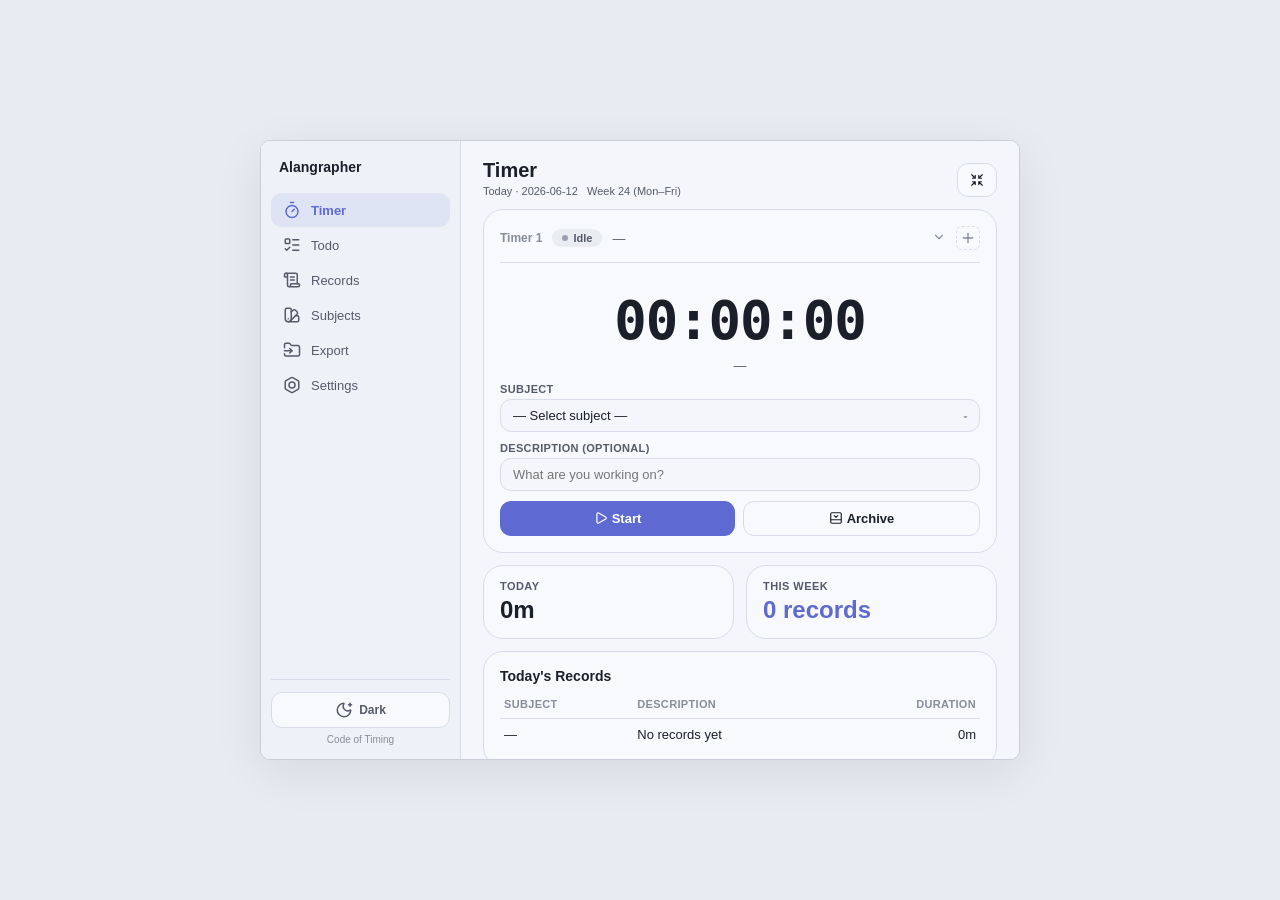
==== index.html @ 42e2e497 "v0.2: topbar removed, compact window resize 300x186 + circular slot nav + vertical center" ====
<!DOCTYPE html>
<html lang="zh-CN">
<head>
<meta charset="UTF-8">
<meta name="viewport" content="width=device-width, initial-scale=1.0">
<title>Alangrapher · Liquid Glass (760×620)</title>
<style>
/* ═══════════════════════════════════════════════════════════
   LIQUID GLASS — refined for 760×620
   Icon style unified: all Unicode (no emoji)
   ═══════════════════════════════════════════════════════════ */
*, *::before, *::after { box-sizing: border-box; margin: 0; padding: 0; }

:root {
  --bg: #F4F6FB; --sidebar: #EEF1F8; --card: #F7F9FD;
  --text: #1B1F2A; --text2: #565B69; --muted: #888D9B;
  --border: #D7DCE8; --hover: #EAEEF6;
  --accent: #5E6AD2; --accent-h: #6E7AE6;
  --running: #34C98B; --paused: #F0B73F; --idle: #9AA0AD;
  --danger: #D64430; --radius: 20px; --radius-sm: 11px;
}

body {
  font-family: 'HarmonyOS Sans SC', sans-serif;
  background: #e8ecf2; display: flex; justify-content: center; align-items: center;
  min-height: 100vh;
}

.window {
  width: 760px; height: 620px; background: var(--bg);
  border: 1px solid #c8cdd8; border-radius: 10px;
  overflow: hidden; display: flex; flex-direction: column;
  box-shadow: 0 12px 48px rgba(0,0,0,0.08);
}

/* Layout */
.prototype {
  display: flex; flex: 1; overflow: hidden; background: var(--bg);
}
.prototype.showing-compact .content { display: none; }

/* Sidebar */
.sidebar {
  width: 200px; background: var(--sidebar); border-right: 1px solid var(--border);
  padding: 14px 10px; display: flex; flex-direction: column; gap: 2px; flex-shrink: 0;
}
.sidebar-brand { font-size: 14px; font-weight: 700; color: var(--text); padding: 4px 8px 16px; }
.nav-item {
  padding: 8px 12px; border-radius: var(--radius-sm); cursor: pointer;
  color: var(--text2); font-size: 13px; font-weight: 500;
  transition: all 0.12s; display: flex; gap: 10px; align-items: center;
}
.nav-item:hover { background: var(--hover); color: var(--text); }
.nav-item.active { background: color-mix(in srgb, var(--accent) 10%, transparent); color: var(--accent); font-weight: 600; }
.nav-icon-svg { width: 18px; height: 18px; flex-shrink: 0; }
.btn-icon { width: 14px; height: 14px; flex-shrink: 0; vertical-align: -2px; margin-right: 4px; }
#compactBtn .btn-icon { margin-right: 0; }
#compactBtn { padding: 9px 12px; line-height: 1; }
#compactBtn .btn-icon { margin-right: 0; }
#compactBtn { padding: 9px 12px; line-height: 1; }
.add-slot-btn {
  background: none; border: 1px dashed var(--border); color: var(--muted);
  width: 24px; height: 24px; border-radius: 6px; cursor: pointer;
  font-size: 14px; line-height: 1; display: inline-flex; align-items: center; justify-content: center;
  transition: all 0.12s; flex-shrink: 0;
}
.add-slot-btn:hover { border-color: var(--accent); color: var(--accent); background: color-mix(in srgb, var(--accent) 8%, transparent); }
.sidebar-footer { padding-top: 12px; border-top: 1px solid var(--border); margin-top: auto; }
.theme-toggle {
  width: 100%; padding: 8px; border-radius: var(--radius-sm);
  border: 1px solid var(--border); background: var(--card);
  color: var(--text2); cursor: pointer; font-size: 12px; font-weight: 600;
  transition: all 0.12s; font-family: inherit;
  display: flex; align-items: center; justify-content: center; gap: 6px;
}
.theme-toggle:hover { background: var(--hover); color: var(--text); }
.sidebar-tagline { font-size: 10px; color: var(--muted); margin-top: 6px; text-align: center; }

/* Content */
.content { flex: 1; overflow-y: auto; padding: 18px 22px; scrollbar-width: none; }
.content::-webkit-scrollbar { display: none; }

/* Cards */
.card {
  background: var(--card); border: 1px solid var(--border);
  border-radius: var(--radius); padding: 16px; margin-bottom: 12px;
}

/* Slot header */
.slot-header { display: flex; align-items: center; gap: 10px; padding-bottom: 12px; border-bottom: 1px solid var(--border); margin-bottom: 12px; }
.slot-label { font-size: 12px; color: var(--muted); font-weight: 600; }
.slot-clock-mini { font-size: 14px; font-weight: 700; color: var(--text); }
.slot-subject { font-size: 13px; color: var(--text2); flex: 1; }

/* Badge */
.badge { display: inline-flex; align-items: center; gap: 5px; padding: 3px 10px; border-radius: 14px; font-size: 11px; font-weight: 600; }
.badge .dot { width: 6px; height: 6px; border-radius: 50%; }
.badge.idle { background: color-mix(in srgb, var(--idle) 15%, transparent); color: var(--text2); }
.badge.idle .dot { background: var(--idle); }
.badge.running { background: color-mix(in srgb, var(--running) 15%, transparent); color: var(--running); }
.badge.running .dot { background: var(--running); }
.badge.paused { background: color-mix(in srgb, var(--paused) 15%, transparent); color: var(--paused); }
.badge.paused .dot { background: var(--paused); }

/* Timer */
.timer-clock { font-family: 'JetBrains Mono', monospace; font-size: 54px; font-weight: 700; color: var(--text); text-align: center; padding: 14px 0 6px; letter-spacing: -0.02em; font-variant-numeric: tabular-nums; }
.timer-subject-line { text-align: center; font-size: 13px; color: var(--text2); margin-bottom: 10px; }

/* Form */
.form-row { margin-bottom: 10px; }
.form-label { font-size: 11px; font-weight: 700; color: var(--text2); margin-bottom: 4px; text-transform: uppercase; letter-spacing: 0.03em; }
.form-select, .form-input {
  width: 100%; padding: 8px 12px; border: 1px solid var(--border);
  border-radius: var(--radius-sm); background: var(--bg); color: var(--text);
  font-size: 13px; font-family: inherit;
}
.form-select:focus, .form-input:focus { outline: none; border-color: var(--accent); }
.form-select {
  appearance: none; -webkit-appearance: none;
  background-image: none;
  padding-right: 28px;
  position: relative;
}
/* Custom dropdown arrow matching slot-header ▲ style */
.select-wrapper { position: relative; display: block; }
.select-wrapper::after {
  content: '▾'; font-size: 10px; color: var(--muted);
  position: absolute; right: 12px; top: 50%; transform: translateY(-50%);
  pointer-events: none;
}

/* Buttons */
.btn-row { display: flex; gap: 8px; margin-top: 10px; }
.btn {
  padding: 9px 18px; border-radius: var(--radius-sm); font-size: 13px; font-weight: 600;
  cursor: pointer; border: none; transition: all 0.12s; font-family: inherit;
}
.btn-primary { background: var(--accent); color: #fff; }
.btn-primary:hover { background: var(--accent-h); }
.btn-secondary { background: var(--card); color: var(--text); border: 1px solid var(--border); }
.btn-secondary:hover { background: var(--hover); }
.btn-sm { padding: 5px 12px; font-size: 11px; }

/* Tiles */
.tile-row { display: grid; grid-template-columns: 1fr 1fr; gap: 12px; margin-bottom: 12px; }
.tile { background: var(--card); border: 1px solid var(--border); border-radius: var(--radius); padding: 14px 16px; }
.tile-label { font-size: 11px; font-weight: 700; color: var(--text2); text-transform: uppercase; letter-spacing: 0.04em; margin-bottom: 4px; }
.tile-value { font-size: 24px; font-weight: 700; color: var(--text); }
.tile-value.accent { color: var(--accent); }

/* Records */
.records-header { font-size: 14px; font-weight: 700; color: var(--text); margin-bottom: 8px; }
.records-table { width: 100%; border-collapse: collapse; font-size: 13px; }
.records-table th { text-align: left; padding: 8px 10px; color: var(--muted); font-size: 11px; font-weight: 700; text-transform: uppercase; letter-spacing: 0.03em; border-bottom: 1px solid var(--border); }
.records-table td { padding: 9px 10px; color: var(--text); border-bottom: 1px solid var(--border); }
.records-table tr:last-child td { border-bottom: none; }

/* Page */
.page-header { margin-bottom: 12px; display: flex; justify-content: space-between; align-items: flex-end; }
.page-title { font-size: 20px; font-weight: 700; color: var(--text); }
.page-sub { font-size: 11px; color: var(--text2); margin-top: 3px; }

.prototype.showing-compact .sidebar { display: none; }
.prototype.showing-compact .content { display: none; }

/* Compact panel — standalone mini window */
.compact-panel {
  display: none; flex-direction: column; align-items: center; justify-content: center;
  width: 300px; height: 186px; background: var(--card); border: 1px solid var(--border);
  border-radius: 14px; padding: 14px 24px;
  box-shadow: 0 8px 32px rgba(0,0,0,0.12);
  z-index: 200;
}
.prototype.showing-compact { display: flex !important; overflow: hidden; }
.prototype.showing-compact .compact-panel {
  display: flex !important;
  position: static;
  height: 100%;
}
.compact-top { display: flex; align-items: center; margin-top: auto; margin-bottom: 10px; }
.compact-clock { font-family: 'JetBrains Mono', monospace; font-size: 32px; font-weight: 700; color: var(--text); text-align: center; letter-spacing: -0.02em; line-height: 1; font-variant-numeric: tabular-nums; }
.compact-subject { text-align: center; font-size: 11px; color: var(--muted); margin-bottom: 10px; line-height: 1.3; max-width: 100%; overflow: hidden; text-overflow: ellipsis; white-space: nowrap; }
.compact-timer-row { display: flex; align-items: center; margin-bottom: 12px; }
.compact-timer-row .arrow { font-size: 10px; cursor: pointer; color: var(--muted); padding: 2px 0; border-radius: 3px; line-height: 1; flex-shrink: 0; }
.compact-timer-row .arrow:first-child { margin-left: -2px; }
.compact-timer-row .arrow:last-child { margin-right: -2px; }
.compact-timer-row .arrow:hover { color: var(--text); background: var(--hover); }
.compact-clock-wrap { flex: 1; display: flex; flex-direction: column; align-items: center; min-width: 0; }
.compact-slot-indicator { font-size: 8px; color: var(--muted); font-weight: 600; margin-bottom: 2px; }
.compact-actions { display: flex; gap: 10px; margin-bottom: auto; }
.compact-actions .btn { flex: 1; text-align: center; padding: 8px 14px; font-size: 12px; border-radius: 8px; white-space: nowrap; }
.compact-expand { position: absolute; top: 10px; right: 14px; background: none; border: none; color: var(--muted); cursor: pointer; font-size: 10px; padding: 1px; border-radius: 3px; font-family: inherit; line-height: 1; }
.compact-expand:hover { color: var(--text); background: var(--hover); }
.compact-panel .badge { font-size: 10px; padding: 2px 8px; border-radius: 8px; }
.compact-panel .btn-icon { width: 14px; height: 14px; }

/* Page switching */
.page { display: none; }
.page.active { display: block; }

/* Todo list */
.todo-list { display: flex; flex-direction: column; }
.todo-item {
  display: flex; align-items: center; gap: 12px;
  padding: 8px 4px; border-bottom: 1px solid var(--border);
  transition: background 0.12s;
}
.todo-item:last-child { border-bottom: none; }
.todo-item:hover { background: var(--hover); }
.todo-checkbox {
  width: 18px; height: 18px; border: 2px solid var(--border);
  border-radius: 4px; cursor: pointer; flex-shrink: 0;
  display: flex; align-items: center; justify-content: center;
  transition: all 0.15s; font-size: 11px; color: transparent; font-weight: 700;
}
.todo-checkbox:hover { border-color: var(--accent); }
.todo-item.done .todo-checkbox { background: var(--accent); border-color: var(--accent); color: #fff; }
.todo-item.done .todo-checkbox::after { content: '✓'; }
.todo-item.done .todo-item-subject { text-decoration: line-through; color: var(--muted); }
.todo-item.done .todo-item-desc { color: var(--muted); }
.todo-item-info { flex: 1; min-width: 0; }
.todo-item-subject { font-size: 13px; font-weight: 600; color: var(--text); }
.todo-item-desc { font-size: 11px; color: var(--text2); margin-top: 2px; overflow: hidden; text-overflow: ellipsis; white-space: nowrap; }
.todo-item-meta { font-size: 11px; color: var(--muted); margin-top: 2px; }
.todo-item .btn { flex-shrink: 0; }
.todo-start-btn {
  width: 28px; height: 28px; flex-shrink: 0; visibility: hidden;
  display: flex; align-items: center; justify-content: center;
  cursor: pointer; border-radius: 6px; color: var(--muted);
  transition: all 0.12s;
}
.todo-item:hover .todo-start-btn { visibility: visible; }
.todo-start-btn:hover { background: var(--accent); color: #fff; }
.todo-item.done .todo-start-btn { visibility: hidden !important; }

/* Filter chips */
.filter-chips { display: flex; gap: 6px; }
.chip {
  font-size: 11px; padding: 4px 12px; border-radius: 14px;
  border: 1px solid var(--border); color: var(--text2); cursor: pointer;
  font-weight: 500; transition: all 0.12s;
}
.chip:hover { background: var(--hover); }
.chip.active { background: var(--accent); border-color: var(--accent); color: #fff; }

/* Records: inline actions (hidden until hover) */
.records-actions { display: inline-flex; gap: 6px; visibility: hidden; }
tr:hover .records-actions { visibility: visible; }
.records-actions .act { color: var(--muted); cursor: pointer; font-size: 12px; padding: 2px 4px; border-radius: 4px; display: inline-flex; align-items: center; }
.records-actions .act:hover { color: var(--text); background: var(--hover); }
.records-actions .act.del:hover { color: var(--danger); }

/* Records: table → list style */
.records-scroll-wrap { overflow-x: auto; max-width: 100%; }
.records-date-col { display: none; }
.showing-dates .records-date-col { display: table-cell; }
.showing-dates th.records-date-col { display: table-cell; }
.records-table { width: 100%; border-collapse: collapse; font-size: 13px; }
.records-table th { text-align: left; padding: 6px 4px 8px; color: var(--muted); font-size: 11px; font-weight: 700; text-transform: uppercase; letter-spacing: 0.03em; border-bottom: 1px solid var(--border); }
.records-table td { padding: 8px 4px; color: var(--text); border-bottom: 1px solid var(--border); }
.records-table tbody tr:hover td { background: var(--hover); }
.records-table tr:last-child td { border-bottom: none; }

/* Records: inline add row — unified */
.records-add-row { display: flex; gap: 8px; align-items: center; padding: 6px 4px; margin-bottom: 8px; border-bottom: 1px solid var(--border); }
.records-add-row input, .records-add-row select { border: none; background: transparent; font-size: 12px; color: var(--text); font-family: inherit; padding: 4px 6px; outline: none; flex: 1; min-width: 0; }
.records-add-row input:focus, .records-add-row select:focus { border-bottom: 1px solid var(--accent); }
.records-add-row .confirm-btn { background: var(--accent); color: #fff; border: none; border-radius: 6px; width: 24px; height: 24px; cursor: pointer; font-size: 13px; display: flex; align-items: center; justify-content: center; flex-shrink: 0; }
.records-add-row .confirm-btn:hover { background: var(--accent-h); }

/* Records: inline edit mode */
tr.records-editing td { padding: 4px 6px; }
tr.records-editing td input, tr.records-editing td select { width: 100%; border: 1px solid var(--accent); border-radius: 6px; padding: 4px 6px; font-size: 12px; color: var(--text); background: var(--bg); font-family: inherit; box-sizing: border-box; }
tr.records-editing td input:focus, tr.records-editing td select:focus { outline: none; border-color: var(--accent); }
.edit-actions-inline { display: inline-flex; gap: 4px; }
.edit-actions-inline .act { color: var(--text2); cursor: pointer; font-size: 14px; padding: 2px 4px; border-radius: 4px; }
.edit-actions-inline .act:hover { color: var(--text); background: var(--hover); }
.edit-actions-inline .save { color: var(--accent); }
.edit-actions-inline .cancel { color: var(--muted); }

/* Subjects list */
.subjects-list { display: flex; flex-direction: column; }
.subject-row {
  display: flex; align-items: center; gap: 10px;
  padding: 8px 4px; border-bottom: 1px solid var(--border);
  transition: background 0.12s;
}
.subject-row:last-child { border-bottom: none; }
.subject-row:hover { background: var(--hover); }
.subject-dot { width: 10px; height: 10px; border-radius: 50%; flex-shrink: 0; }
.subject-name { font-size: 13px; color: var(--text); flex: 1; }
.subject-actions { display: flex; gap: 4px; visibility: hidden; }
.subject-row:hover .subject-actions { visibility: visible; }
.act { color: var(--muted); cursor: pointer; font-size: 12px; padding: 2px 4px; border-radius: 4px; }
.act:hover { color: var(--text); background: var(--hover); }

/* Settings list */
.settings-list { display: flex; flex-direction: column; }
.setting-row {
  display: flex; align-items: center; gap: 12px;
  padding: 14px 0; border-bottom: 1px solid var(--border);
}
.setting-row:last-child { border-bottom: none; }
.setting-info { flex: 1; }
.setting-label { font-size: 13px; font-weight: 600; color: var(--text); }
.setting-desc { font-size: 11px; color: var(--muted); margin-top: 2px; }

/* Toggle switch */
.toggle { position: relative; display: inline-block; width: 40px; height: 22px; flex-shrink: 0; }
.toggle input { opacity: 0; width: 0; height: 0; }
.toggle-slider {
  position: absolute; cursor: pointer; top: 0; left: 0; right: 0; bottom: 0;
  background: var(--border); border-radius: 11px; transition: 0.2s;
}
.toggle-slider::before {
  content: ""; position: absolute; height: 16px; width: 16px;
  left: 3px; bottom: 3px; background: #fff; border-radius: 50%; transition: 0.2s;
}
.toggle input:checked + .toggle-slider { background: var(--accent); }
.toggle input:checked + .toggle-slider::before { transform: translateX(18px); }

/* Easter egg: sidebar footer clickable in dark mode */
.easter-egg-trigger { cursor: pointer; }

/* ═══════════════════════════════════════════════════════════
   MOSS MODE (LIGHT) — 8x click easter egg
   ═══════════════════════════════════════════════════════════ */
html.moss {
  --bg: #f8f6f5; --sidebar: #f2efed; --card: #ffffff;
  --text: #1a1a1f; --text2: #8b5555; --muted: #a08080;
  --border: #d5c8c5; --hover: #f0e8e6;
  --accent: #cc2200; --accent-h: #dd3311;
  --running: #cc2200; --paused: #b86644; --idle: #8b5555;
  --danger: #992200; --radius: 20px; --radius-sm: 11px;
  font-family: 'JetBrains Mono', monospace;
}
html.moss body {
  background: #ebe5e2;
}
html.moss .window {
  border-color: #d5c8c5;
  box-shadow: 0 12px 48px rgba(180,120,100,0.10);
  background: #f8f6f5;
}
html.moss .sidebar,
html.moss .card {
  border-left: 3px solid #cc2200;
}
html.moss .avatar-badge { display: none; }
html.moss .nav-item.active {
  background: #f0e0d8;
  color: #cc2200;
  border-left: 2px solid #cc2200;
  border-radius: 0 11px 11px 0;
  margin-left: -10px;
  padding-left: 20px;
}
html.moss .nav-item:hover {
  background: #f0e8e6;
}
html.moss .btn-primary {
  background: #cc2200; color: #fff;
}
html.moss .btn-primary:hover {
  background: #dd3311;
}
html.moss .btn-secondary {
  border: 1px solid #d5c8c5; color: #1a1a1f;
}
html.moss .btn-secondary:hover {
  background: #f0e8e6;
}
html.moss .badge.running {
  background: rgba(204,34,0,0.12); color: #cc2200;
}
html.moss .badge.running .dot { background: #cc2200; }
html.moss .badge.paused {
  background: rgba(184,102,68,0.12); color: #b86644;
}
html.moss .badge.paused .dot { background: #b86644; }
html.moss .badge.idle {
  background: rgba(139,85,85,0.10); color: #8b5555;
}
html.moss .badge.idle .dot { background: #8b5555; }
html.moss .tile-value.accent { color: #cc2200; }
html.moss .chip.active {
  background: #cc2200; border-color: #cc2200;
}
html.moss .toggle input:checked + .toggle-slider {
  background: #cc2200;
}
html.moss .modal-accent { background: #cc2200; }
html.moss .sidebar-brand {
  color: #cc2200; font-family: 'JetBrains Mono', monospace;
  font-size: 12px;
}
html.moss .sidebar-tagline {
  font-family: 'JetBrains Mono', monospace; font-size: 9px; color: #cc2200;
}
html.moss .form-select:focus,
html.moss .form-input:focus { border-color: #cc2200; }
html.moss .btn-start { background: #cc2200; }
html.moss .btn-start:hover { background: #dd3311; }
html.moss .compact-panel { border-color: #cc2200; }

/* ═══════════════════════════════════════════════════════════
   DARK MODE — CSS variable overrides (aligned to SPEC tokens)
   ═══════════════════════════════════════════════════════════ */
html.dark {
  --bg: #0D1117; --sidebar: #161B22; --card: #1C2128;
  --text: #E6EDF3; --text2: #8B949E; --muted: #6E7681;
  --border: #30363D; --hover: #21262D;
  --accent: #6E7AE6; --accent-h: #8B90F8;
  --running: #34C98B; --paused: #F0B73F; --idle: #5E6178;
  --danger: #D64430;
}
html.dark body { background: #0A0C10; }
html.dark .window { border-color: #30363D; box-shadow: 0 12px 48px rgba(0,0,0,0.20); }

/* Modal overlay */
.modal-overlay {
  position: fixed; inset: 0; background: rgba(0,0,0,0.45);
  z-index: 999; display: none; justify-content: center; align-items: center;
}
.modal-overlay.show { display: flex; }
.modal-card {
  background: var(--card); border: 1px solid var(--border);
  border-radius: var(--radius); padding: 28px 32px; max-width: 440px;
  width: 90%; max-height: 560px; overflow-y: auto; scrollbar-width: none;
  box-shadow: 0 16px 48px rgba(0,0,0,0.18);
}
.modal-card::-webkit-scrollbar { display: none; }
.modal-accent { height: 4px; background: var(--accent); border-radius: 2px; margin-bottom: 20px; }
.modal-title { font-family: 'Songti SC', 'STSong', serif; font-size: 18px; font-weight: 700; color: var(--text); text-align: center; margin-bottom: 2px; }
.modal-subtitle { font-family: 'Apple Chancery', 'Snell Roundhand', cursive; font-size: 11px; color: var(--muted); text-align: center; margin-bottom: 14px; }
.modal-quote { text-align: center; font-size: 12px; color: var(--text); font-weight: 600; margin-bottom: 1px; font-style: italic; }
.modal-quote-en { text-align: center; font-family: 'Apple Chancery', 'Snell Roundhand', cursive; font-size: 10px; color: var(--text2); margin-bottom: 12px; font-style: italic; }
.modal-divider { height: 1px; background: var(--border); margin: 10px 0; }
.modal-rule { margin-bottom: 12px; text-align: center; }
.modal-rule-no { font-family: 'HarmonyOS Sans SC', sans-serif; font-size: 11px; font-weight: 700; color: var(--accent); margin-bottom: 1px; text-align: center; }
.modal-rule-zh { font-family: 'Songti SC', 'STSong', serif; font-size: 13px; color: var(--text); font-weight: 600; line-height: 1.75; text-align: center; }
.modal-rule-en { font-family: 'Apple Chancery', 'Snell Roundhand', cursive; font-size: 10px; color: var(--text2); margin-top: 1px; text-align: center; }
.modal-signature { text-align: center; font-family: 'Apple Chancery', 'Snell Roundhand', cursive; font-size: 15px; color: var(--accent); margin: 14px 0 18px; }
.modal-close { display: none; }

</style>
</head>
<body>
<div class="window">
  <div class="prototype" id="prototype" style="position:relative;">

    <!-- Sidebar -->
    <aside class="sidebar">
      <div class="sidebar-brand">Alangrapher</div>
      <nav style="display:flex;flex-direction:column;gap:1px;flex:1;">
        <div class="nav-item active" data-page="timer">
          <svg class="nav-icon-svg" viewBox="0 0 24 24" fill="none" stroke="currentColor" stroke-width="2" stroke-linecap="round" stroke-linejoin="round"><line x1="10" x2="14" y1="2" y2="2"/><line x1="12" x2="15" y1="14" y2="11"/><circle cx="12" cy="14" r="8"/></svg>
          <span>Timer</span></div>
        <div class="nav-item" data-page="todo">
          <svg class="nav-icon-svg" viewBox="0 0 24 24" fill="none" stroke="currentColor" stroke-width="2" stroke-linecap="round" stroke-linejoin="round"><path d="M13 5h8"/><path d="M13 12h8"/><path d="M13 19h8"/><path d="m3 17 2 2 4-4"/><rect x="3" y="4" width="6" height="6" rx="1"/></svg>
          <span>Todo</span></div>
        <div class="nav-item" data-page="records">
          <svg class="nav-icon-svg" viewBox="0 0 24 24" fill="none" stroke="currentColor" stroke-width="2" stroke-linecap="round" stroke-linejoin="round"><path d="M15 12h-5"/><path d="M15 8h-5"/><path d="M19 17V5a2 2 0 0 0-2-2H4"/><path d="M8 21h12a2 2 0 0 0 2-2v-1a1 1 0 0 0-1-1H11a1 1 0 0 0-1 1v1a2 2 0 1 1-4 0V5a2 2 0 1 0-4 0v2a1 1 0 0 0 1 1h3"/></svg>
          <span>Records</span></div>
        <div class="nav-item" data-page="subjects">
          <svg class="nav-icon-svg" viewBox="0 0 24 24" fill="none" stroke="currentColor" stroke-width="2" stroke-linecap="round" stroke-linejoin="round"><path d="M11 17a4 4 0 0 1-8 0V5a2 2 0 0 1 2-2h4a2 2 0 0 1 2 2Z"/><path d="M16.7 13H19a2 2 0 0 1 2 2v4a2 2 0 0 1-2 2H7"/><path d="M 7 17h.01"/><path d="m11 8 2.3-2.3a2.4 2.4 0 0 1 3.404.004L18.6 7.6a2.4 2.4 0 0 1 .026 3.434L9.9 19.8"/></svg>
          <span>Subjects</span></div>
        <div class="nav-item" data-page="export">
          <svg class="nav-icon-svg" viewBox="0 0 24 24" fill="none" stroke="currentColor" stroke-width="2" stroke-linecap="round" stroke-linejoin="round"><path d="M2 9V5a2 2 0 0 1 2-2h3.9a2 2 0 0 1 1.69.9l.81 1.2a2 2 0 0 0 1.67.9H20a2 2 0 0 1 2 2v10a2 2 0 0 1-2 2H4a2 2 0 0 1-2-2v-1"/><path d="M2 13h10"/><path d="m9 16 3-3-3-3"/></svg>
          <span>Export</span></div>
        <div class="nav-item" data-page="settings">
          <svg class="nav-icon-svg" viewBox="0 0 24 24" fill="none" stroke="currentColor" stroke-width="2" stroke-linecap="round" stroke-linejoin="round"><path d="M21 16V8a2 2 0 0 0-1-1.73l-7-4a2 2 0 0 0-2 0l-7 4A2 2 0 0 0 3 8v8a2 2 0 0 0 1 1.73l7 4a2 2 0 0 0 2 0l7-4A2 2 0 0 0 21 16z"/><circle cx="12" cy="12" r="4"/></svg>
          <span>Settings</span></div>
      </nav>
      <div class="sidebar-footer">
        <button class="theme-toggle" id="darkToggle"><svg class="nav-icon-svg" viewBox="0 0 24 24" fill="none" stroke="currentColor" stroke-width="2" stroke-linecap="round" stroke-linejoin="round"><path d="M18 5h4"/><path d="M20 3v4"/><path d="M20.985 12.486a9 9 0 1 1-9.473-9.472c.405-.022.617.46.402.803a6 6 0 0 0 8.268 8.268c.344-.215.825-.004.803.401"/></svg> Dark</button>
        <div class="sidebar-tagline easter-egg-trigger" id="easterEggTrigger">Code of Timing</div>
      </div>
    </aside>

    <!-- Content -->
    <main class="content">
      <div class="page active" id="page-timer">
      <div class="page-header">
        <div>
          <div class="page-title">Timer</div>
          <div class="page-sub">Today · 2026-06-12 &nbsp; Week 24 (Mon–Fri)</div>
        </div>
        <button class="btn btn-secondary btn-sm" id="compactBtn" title="Compact mode"><svg class="btn-icon" viewBox="0 0 24 24" fill="none" stroke="currentColor" stroke-width="2" stroke-linecap="round" stroke-linejoin="round"><path d="m15 15 6 6m-6-6v4.8m0-4.8h4.8"/><path d="M9 19.8V15m0 0H4.2M9 15l-6 6"/><path d="M15 4.2V9m0 0h4.8M15 9l6-6"/><path d="M9 4.2V9m0 0H4.2M9 9 3 3"/></svg></button>
      </div>

      <div class="card">
        <div class="slot-header">
          <span class="slot-label">Timer 1</span>
          <span class="badge idle"><span class="dot"></span> Idle</span>
          <span class="slot-subject">—</span>
          <span style="color:var(--muted);cursor:pointer;font-size:13px;"><svg style="width:14px;height:14px" viewBox="0 0 24 24" fill="none" stroke="currentColor" stroke-width="2" stroke-linecap="round" stroke-linejoin="round"><path d="m6 9 6 6 6-6"/></svg></span>
          <span style="color:var(--muted);cursor:pointer;font-size:11px;"><svg style="width:12px;height:12px" viewBox="0 0 24 24" fill="none" stroke="currentColor" stroke-width="2" stroke-linecap="round" stroke-linejoin="round"><path d="M18 6 6 18"/><path d="m6 6 12 12"/></svg></span>
          <button class="add-slot-btn" title="Add timer slot (max 5)"><svg style="width:16px;height:16px" viewBox="0 0 24 24" fill="none" stroke="currentColor" stroke-width="2" stroke-linecap="round" stroke-linejoin="round"><path d="M5 12h14"/><path d="M12 5v14"/></svg></button>
        </div>
        <div class="timer-clock">00:00:00</div>
        <div class="timer-subject-line">—</div>
        <div class="form-row"><div class="form-label">Subject</div><div class="select-wrapper"><select class="form-select"><option>— Select subject —</option></select></div></div>
        <div class="form-row"><div class="form-label">Description (optional)</div><input class="form-input" placeholder="What are you working on?"></div>
        <div class="btn-row">
          <button class="btn btn-primary" style="flex:1;"><svg class="btn-icon" viewBox="0 0 24 24" fill="none" stroke="currentColor" stroke-width="2" stroke-linecap="round" stroke-linejoin="round"><path d="M5 5a2 2 0 0 1 3.008-1.728l11.997 6.998a2 2 0 0 1 .003 3.458l-12 7A2 2 0 0 1 5 19z"/></svg>Start</button>
          <button class="btn btn-secondary" style="flex:1;"><svg class="btn-icon" viewBox="0 0 24 24" fill="none" stroke="currentColor" stroke-width="2" stroke-linecap="round" stroke-linejoin="round"><rect width="18" height="18" x="3" y="3" rx="2"/><path d="M3 15h18"/><path d="m15 8-3 3-3-3"/></svg>Archive</button>
        </div>
      </div>

      <div class="tile-row">
        <div class="tile"><div class="tile-label">Today</div><div class="tile-value">3h 15m</div></div>
        <div class="tile"><div class="tile-label">This Week</div><div class="tile-value accent">12h 30m</div></div>
      </div>

      <div class="card" style="margin-bottom:0;">
        <div class="records-header">Today's Records</div>
        <table class="records-table">
          <thead><tr><th>Subject</th><th>Description</th><th style="text-align:right">Duration</th></tr></thead>
          <tbody>
            <tr><td>Code Review</td><td>PR #142 — auth module</td><td style="text-align:right">1h 30m</td></tr>
            <tr><td>Design System</td><td>Token audit</td><td style="text-align:right">45m</td></tr>
            <tr><td>Documentation</td><td>—</td><td style="text-align:right">1h 00m</td></tr>
          </tbody>
        </table>
      </div>
      </div>

      <div class="page" id="page-todo">
        <div class="page-header">
          <div>
            <div class="page-title">Todo</div>
            <div class="page-sub">3 pending · 0 done</div>
          </div>
        </div>

        <!-- Inline add — subject + description -->
        <div style="display:flex;align-items:center;gap:6px;padding:6px 4px;margin-bottom:8px;border-bottom:1px solid var(--border);">
          <span style="color:var(--muted);font-size:13px;flex-shrink:0;">+</span>
          <input id="todoSubject" placeholder="Subject" style="flex:1;background:transparent;border:none;padding:6px 4px;font-size:13px;color:var(--text);outline:none;border-bottom:1px solid transparent;" onfocus="this.style.borderBottomColor='var(--accent)'" onblur="this.style.borderBottomColor='transparent'" onkeydown="if(event.key==='Enter')addTodo()">
          <input id="todoDesc" placeholder="Description (optional)" style="flex:2;background:transparent;border:none;padding:6px 4px;font-size:12px;color:var(--text2);outline:none;border-bottom:1px solid transparent;" onfocus="this.style.borderBottomColor='var(--accent)'" onblur="this.style.borderBottomColor='transparent'" onkeydown="if(event.key==='Enter')addTodo()">
          <button class="btn btn-primary btn-sm" onclick="addTodo()" style="padding:4px 10px;font-size:11px;border-radius:6px;">✓</button>
        </div>

        <div class="todo-list">
          <div class="todo-item">
            <div class="todo-checkbox" onclick="toggleTodo(this)"></div>
            <div class="todo-item-info">
              <div class="todo-item-subject">Code Review</div>
              <div class="todo-item-desc">PR #144 — payment module refactor</div>
            </div>
            <span class="todo-start-btn" onclick="startTodoTimer(this)" title="Start timer"><svg style="width:14px;height:14px" viewBox="0 0 24 24" fill="none" stroke="currentColor" stroke-width="2" stroke-linecap="round" stroke-linejoin="round"><path d="M5 5a2 2 0 0 1 3.008-1.728l11.997 6.998a2 2 0 0 1 .003 3.458l-12 7A2 2 0 0 1 5 19z"/></svg></span>
          </div>
          <div class="todo-item">
            <div class="todo-checkbox" onclick="toggleTodo(this)"></div>
            <div class="todo-item-info">
              <div class="todo-item-subject">Design System</div>
              <div class="todo-item-desc">Component token audit — Phase 2</div>
            </div>
            <span class="todo-start-btn" onclick="startTodoTimer(this)" title="Start timer"><svg style="width:14px;height:14px" viewBox="0 0 24 24" fill="none" stroke="currentColor" stroke-width="2" stroke-linecap="round" stroke-linejoin="round"><path d="M5 5a2 2 0 0 1 3.008-1.728l11.997 6.998a2 2 0 0 1 .003 3.458l-12 7A2 2 0 0 1 5 19z"/></svg></span>
          </div>
          <div class="todo-item">
            <div class="todo-checkbox" onclick="toggleTodo(this)"></div>
            <div class="todo-item-info">
              <div class="todo-item-subject">Documentation</div>
              <div class="todo-item-desc">API reference — v2 migration guide</div>
            </div>
            <span class="todo-start-btn" onclick="startTodoTimer(this)" title="Start timer"><svg style="width:14px;height:14px" viewBox="0 0 24 24" fill="none" stroke="currentColor" stroke-width="2" stroke-linecap="round" stroke-linejoin="round"><path d="M5 5a2 2 0 0 1 3.008-1.728l11.997 6.998a2 2 0 0 1 .003 3.458l-12 7A2 2 0 0 1 5 19z"/></svg></span>
          </div>
        </div>
      </div>

      <!-- ═══ Records ═══ -->
      <div class="page" id="page-records">
        <div class="page-header">
          <div>
            <div class="page-title">Records</div>
            <div class="page-sub">Filter by date · <span id="recordsCount">6</span> entries total</div>
          </div>
          <div class="filter-chips">
            <span class="chip active" onclick="setRecordsFilter('Today')">Today</span>
            <span class="chip" onclick="setRecordsFilter('Week')">This Week</span>
            <span class="chip" onclick="setRecordsFilter('Month')">This Month</span>
            <span class="chip" onclick="setRecordsFilter('All')">All</span>
          </div>
        </div>
        <!-- Inline add form row -->
        <div class="records-add-row" id="recordsAddRow">
          <input type="date" id="recordsDateField" class="records-add-date" value="2026-06-12" style="flex:0 0 110px; border-bottom-style:solid; display:none;">
          <select class="records-add-subject" style="flex:0.7;">
            <option>Code Review</option><option>Design System</option><option>Documentation</option><option>Meeting</option><option>Research</option>
          </select>
          <input type="text" class="records-add-desc" placeholder="Description" style="flex:1.3;">
          <input type="time" class="records-add-start" value="09:00">
          <input type="time" class="records-add-end" value="10:00">
          <button class="confirm-btn" onclick="addRecord()">✓</button>
        </div>
        <div class="records-scroll-wrap">
        <table class="records-table">
            <thead><tr><th class="records-date-col">Date</th><th>Subject</th><th>Description</th><th>Start</th><th>End</th><th style="text-align:right">Duration</th><th style="width:60px"></th></tr></thead>
            <tbody id="recordsBody">
              <tr data-date="2026-06-12" data-subject="Code Review" data-desc="PR #142 — auth module" data-start="09:30" data-end="11:00" data-dur="1h 30m"><td class="cell-date records-date-col">2026-06-12</td><td class="cell-subj">Code Review</td><td class="cell-desc">PR #142 — auth module</td><td class="cell-start">09:30</td><td class="cell-end">11:00</td><td class="cell-dur" style="text-align:right">1h 30m</td><td><span class="records-actions"><span class="act" onclick="editRecord(this)" title="Edit">✎</span><span class="act del" onclick="delRecord(this)" title="Delete">🗑</span></span></td></tr>
              <tr data-date="2026-06-12" data-subject="Design System" data-desc="Token audit" data-start="11:15" data-end="12:00" data-dur="45m"><td class="cell-date records-date-col">2026-06-12</td><td class="cell-subj">Design System</td><td class="cell-desc">Token audit</td><td class="cell-start">11:15</td><td class="cell-end">12:00</td><td class="cell-dur" style="text-align:right">45m</td><td><span class="records-actions"><span class="act" onclick="editRecord(this)" title="Edit">✎</span><span class="act del" onclick="delRecord(this)" title="Delete">🗑</span></span></td></tr>
              <tr data-date="2026-06-12" data-subject="Documentation" data-desc="API migration guide" data-start="13:00" data-end="14:00" data-dur="1h 00m"><td class="cell-date records-date-col">2026-06-12</td><td class="cell-subj">Documentation</td><td class="cell-desc">API migration guide</td><td class="cell-start">13:00</td><td class="cell-end">14:00</td><td class="cell-dur" style="text-align:right">1h 00m</td><td><span class="records-actions"><span class="act" onclick="editRecord(this)" title="Edit">✎</span><span class="act del" onclick="delRecord(this)" title="Delete">🗑</span></span></td></tr>
              <tr data-date="2026-06-12" data-subject="Meeting" data-desc="Sprint planning" data-start="14:30" data-end="15:15" data-dur="45m"><td class="cell-date records-date-col">2026-06-12</td><td class="cell-subj">Meeting</td><td class="cell-desc">Sprint planning</td><td class="cell-start">14:30</td><td class="cell-end">15:15</td><td class="cell-dur" style="text-align:right">45m</td><td><span class="records-actions"><span class="act" onclick="editRecord(this)" title="Edit">✎</span><span class="act del" onclick="delRecord(this)" title="Delete">🗑</span></span></td></tr>
              <tr data-date="2026-06-12" data-subject="Research" data-desc="Competitor analysis" data-start="15:30" data-end="16:30" data-dur="1h 00m"><td class="cell-date records-date-col">2026-06-12</td><td class="cell-subj">Research</td><td class="cell-desc">Competitor analysis</td><td class="cell-start">15:30</td><td class="cell-end">16:30</td><td class="cell-dur" style="text-align:right">1h 00m</td><td><span class="records-actions"><span class="act" onclick="editRecord(this)" title="Edit">✎</span><span class="act del" onclick="delRecord(this)" title="Delete">🗑</span></span></td></tr>
              <tr data-date="2026-06-12" data-subject="Code Review" data-desc="PR #144 — payment refactor" data-start="16:45" data-end="18:00" data-dur="1h 15m"><td class="cell-date records-date-col">2026-06-12</td><td class="cell-subj">Code Review</td><td class="cell-desc">PR #144 — payment refactor</td><td class="cell-start">16:45</td><td class="cell-end">18:00</td><td class="cell-dur" style="text-align:right">1h 15m</td><td><span class="records-actions"><span class="act" onclick="editRecord(this)" title="Edit">✎</span><span class="act del" onclick="delRecord(this)" title="Delete">🗑</span></span></td></tr>
            </tbody>
          </table>
        </div>
      </div>

      <!-- ═══ Subjects ═══ -->
      <div class="page" id="page-subjects">
        <div class="page-header">
          <div>
            <div class="page-title">Subjects</div>
            <div class="page-sub">5 subjects — manage your activity categories</div>
          </div>
        </div>
        <!-- Inline add row -->
        <div style="display:flex;align-items:center;gap:8px;padding:6px 4px;margin-bottom:8px;border-bottom:1px solid var(--border);">
          <span class="subject-dot" style="background:#5E6AD2;cursor:pointer;" onclick="const colors=['#5E6AD2','#D97A52','#2DA44E','#7B85E8','#CC5544','#E5A837','#6B7DB3','#9B59B6'];const i=parseInt(prompt('Pick color 0-7:','0'));if(i>=0&&i<8)this.style.background=colors[i]"></span>
          <input class="form-input" placeholder="Subject name" style="flex:1;border:none;background:transparent;padding:6px 8px;font-size:13px;" onkeydown="if(event.key==='Enter')addSubject()">
          <button class="btn btn-primary btn-sm" style="padding:4px 10px;font-size:11px;" onclick="addSubject()">✓</button>
        </div>
        <div class="subjects-list">
          <div class="subject-row"><span class="subject-dot" style="background:#5E6AD2;"></span><span class="subject-name">Code Review</span><span class="subject-actions"><span class="act" onclick="editSubject(this)">✎</span><span class="act" onclick="delSubject(this)">🗑</span></span></div>
          <div class="subject-row"><span class="subject-dot" style="background:#34C98B;"></span><span class="subject-name">Design System</span><span class="subject-actions"><span class="act" onclick="editSubject(this)">✎</span><span class="act" onclick="delSubject(this)">🗑</span></span></div>
          <div class="subject-row"><span class="subject-dot" style="background:#F0B73F;"></span><span class="subject-name">Documentation</span><span class="subject-actions"><span class="act" onclick="editSubject(this)">✎</span><span class="act" onclick="delSubject(this)">🗑</span></span></div>
          <div class="subject-row"><span class="subject-dot" style="background:#4DA6FF;"></span><span class="subject-name">Meeting</span><span class="subject-actions"><span class="act" onclick="editSubject(this)">✎</span><span class="act" onclick="delSubject(this)">🗑</span></span></div>
          <div class="subject-row"><span class="subject-dot" style="background:#D64430;"></span><span class="subject-name">Research</span><span class="subject-actions"><span class="act" onclick="editSubject(this)">✎</span><span class="act" onclick="delSubject(this)">🗑</span></span></div>
        </div>
      </div>

      <!-- ═══ Export ═══ -->
      <div class="page" id="page-export">
        <div class="page-header">
          <div>
            <div class="page-title">Export</div>
            <div class="page-sub">Last export: No exports yet</div>
          </div>
        </div>
        <div class="card">
          <div class="form-row"><div class="form-label">Date Range</div><div style="display:flex;gap:8px;"><input class="form-input" value="2026-06-05" style="flex:1;"><span style="color:var(--muted);align-self:center;">→</span><input class="form-input" value="2026-06-12" style="flex:1;"></div></div>
          <div class="form-row"><div class="form-label">Format</div><div style="display:flex;gap:8px;"><button class="btn btn-secondary active">Excel (.xlsx)</button><button class="btn btn-secondary">Markdown</button><button class="btn btn-secondary">JSON</button></div></div>
          <button class="btn btn-primary" style="width:100%;margin-top:4px;"><svg class="btn-icon" viewBox="0 0 24 24" fill="none" stroke="currentColor" stroke-width="2" stroke-linecap="round" stroke-linejoin="round"><path d="M2 9V5a2 2 0 0 1 2-2h3.9a2 2 0 0 1 1.69.9l.81 1.2a2 2 0 0 0 1.67.9H20a2 2 0 0 1 2 2v10a2 2 0 0 1-2 2H4a2 2 0 0 1-2-2v-1"/><path d="M2 13h10"/><path d="m9 16 3-3-3-3"/></svg> Export</button>
        </div>
      </div>

      <!-- ═══ Settings ═══ -->
      <div class="page" id="page-settings">
        <div class="page-header">
          <div>
            <div class="page-title">Settings</div>
            <div class="page-sub">Application preferences</div>
          </div>
        </div>
        <div class="settings-list">
          <div class="setting-row">
            <div class="setting-info"><div class="setting-label">Week starts on</div><div class="setting-desc">First day of the week for tracking</div></div>
            <select class="form-select" style="width:100px;"><option>Monday</option><option>Sunday</option></select>
          </div>
          <div class="setting-row">
            <div class="setting-info"><div class="setting-label">Compact by default</div><div class="setting-desc">Start in compact floating mode</div></div>
            <label class="toggle"><input type="checkbox"><span class="toggle-slider"></span></label>
          </div>
          <div class="setting-row">
            <div class="setting-info"><div class="setting-label">Default Slots</div><div class="setting-desc">Number of concurrent timer slots</div></div>
            <select class="form-select" style="width:80px;"><option>1</option><option>2</option><option selected>3</option><option>4</option><option>5</option></select>
          </div>
          <div class="setting-row">
            <div class="setting-info"><div class="setting-label">Auto Backup</div><div class="setting-desc">Hourly backup to ~/Documents/Alangrapher/backups/</div></div>
            <label class="toggle"><input type="checkbox" checked><span class="toggle-slider"></span></label>
          </div>
          <div class="setting-row">
            <div class="setting-info"><div class="setting-label">Backup Location</div><div class="setting-desc">~/Documents/Alangrapher/backups/</div></div>
            <button class="btn btn-secondary btn-sm">Choose…</button>
          </div>
          <div class="setting-row">
            <div class="setting-info"><div class="setting-label">Minimize to Tray</div><div class="setting-desc">Close window sends to system tray</div></div>
            <label class="toggle"><input type="checkbox" checked><span class="toggle-slider"></span></label>
          </div>
          <div class="setting-row" style="border-bottom:none;">
            <div class="setting-info"><div class="setting-label" style="color:var(--danger);">Reset All Data</div><div class="setting-desc">Permanently delete all records, todos, subjects, and settings</div></div>
            <button class="btn btn-sm" style="background:var(--danger);color:#fff;font-weight:600;padding:6px 14px;border-radius:8px;cursor:pointer;border:none;font-size:11px;">Reset</button>
          </div>
        </div>
      </div>
    </main>

    <!-- Compact floating -->
    <div class="compact-panel" id="compactPanel">
      <button class="compact-expand" id="expandBtn"><svg style="width:12px;height:12px" viewBox="0 0 24 24" fill="none" stroke="currentColor" stroke-width="2" stroke-linecap="round" stroke-linejoin="round"><path d="m15 15 6 6"/><path d="m15 9 6-6"/><path d="M21 16v5h-5"/><path d="M21 8V3h-5"/><path d="M3 16v5h5"/><path d="m3 21 6-6"/><path d="M3 8V3h5"/><path d="M9 9 3 3"/></svg></button>
      <div class="compact-top">
        <span class="badge running"><span class="dot"></span> Running</span>
      </div>
      <div class="compact-timer-row">
        <span class="arrow"><svg style="width:14px;height:14px" viewBox="0 0 24 24" fill="none" stroke="currentColor" stroke-width="2" stroke-linecap="round" stroke-linejoin="round"><path d="m15 18-6-6 6-6"/></svg></span>
        <div class="compact-clock-wrap">
          <div class="compact-slot-indicator">1 / 3</div>
          <div class="compact-clock">01:23:45</div>
        </div>
        <span class="arrow"><svg style="width:14px;height:14px" viewBox="0 0 24 24" fill="none" stroke="currentColor" stroke-width="2" stroke-linecap="round" stroke-linejoin="round"><path d="m9 18 6-6-6-6"/></svg></span>
      </div>
      <div class="compact-subject">Code Review — PR #142</div>
      <div class="compact-actions">
        <button class="btn btn-primary"><svg class="btn-icon" viewBox="0 0 24 24" fill="none" stroke="currentColor" stroke-width="2" stroke-linecap="round" stroke-linejoin="round"><rect x="14" y="3" width="5" height="18" rx="1"/><rect x="5" y="3" width="5" height="18" rx="1"/></svg>Pause</button>
        <button class="btn btn-secondary"><svg class="btn-icon" viewBox="0 0 24 24" fill="none" stroke="currentColor" stroke-width="2" stroke-linecap="round" stroke-linejoin="round"><rect width="18" height="18" x="3" y="3" rx="2"/><path d="M3 15h18"/><path d="m15 8-3 3-3-3"/></svg>Archive</button>
      </div>
    </div>
  </div>
</div>

<!-- Easter egg modal -->
<div class="modal-overlay" id="easterEggModal">
  <div class="modal-card">
    <div class="modal-accent"></div>
    <div class="modal-title">《Alangrapher 计时准则》</div>
    <div class="modal-subtitle">The Alangrapher's Code of Timing</div>
    <div class="modal-quote">"时间不会说谎。"</div>
    <div class="modal-quote-en">"Time tells no lie."</div>
    <div class="modal-divider"></div>
    <div class="modal-rule"><div class="modal-rule-no">规则 1</div><div class="modal-rule-zh">不存在完美的记录。</div><div class="modal-rule-en">Do not chase a flawless log.</div></div>
    <div class="modal-rule"><div class="modal-rule-no">规则 2</div><div class="modal-rule-zh">虚构记录不会创造时间。</div><div class="modal-rule-en">Never summon time with fabricated entries.</div></div>
    <div class="modal-rule"><div class="modal-rule-no">规则 3</div><div class="modal-rule-zh">做时间的战友而非俘虏。</div><div class="modal-rule-en">Walk with time as a comrade, not a captive.</div></div>
    <div class="modal-rule"><div class="modal-rule-no">规则 4</div><div class="modal-rule-zh">时间不代表成绩。</div><div class="modal-rule-en">Don't let time fool you into pride.</div></div>
    <div class="modal-rule"><div class="modal-rule-no">规则 5</div><div class="modal-rule-zh">为每一个不必记录的日子干杯。</div><div class="modal-rule-en">Toast to the days you never had to record.</div></div>
    <div class="modal-divider"></div>
    <div class="modal-signature">Alan Zhu</div>
  </div>
</div>

<script>
let pyApi = window.pywebview ? window.pywebview.api : null;
const proto = document.getElementById('prototype');
const compactBtn = document.getElementById('compactBtn');
const expandBtn = document.getElementById('expandBtn');
const darkToggle = document.getElementById('darkToggle');
const modal = document.getElementById('easterEggModal');
const trigger = document.getElementById('easterEggTrigger');

let subjects = [
  {id: 1, name: 'Code Review', color: '#5E6AD2'},
  {id: 2, name: 'Writing', color: '#34C98B'},
  {id: 3, name: 'Design', color: '#F0B73F'}
];
let slots = [{index: 0, status: 'idle', subject_id: null, description: '', display_time: '00:00:00'}];
let todos = [];
let records = [];
let recordsFilter = 'today';
let compactIndex = 0;
let isDark = false;
let isMoss = false;
let clickCount = 0;
let clickTimer = null;
let lastExport = 'No exports yet';

function whenReady(fn) {
  if (window.pywebview && window.pywebview.api) {
    pyApi = window.pywebview.api;
    fn();
  } else {
    window.addEventListener('pywebviewready', () => {
      pyApi = window.pywebview.api;
      fn();
    });
  }
}

whenReady(async () => {
  await loadAll();
  setInterval(refreshClocks, 500);
});

document.addEventListener('DOMContentLoaded', () => {
  bindStaticControls();
  if (!pyApi) renderAll();
});

function bindStaticControls() {
  document.querySelectorAll('.nav-item[data-page]').forEach(item => item.addEventListener('click', () => switchPage(item.dataset.page)));
  compactBtn.addEventListener('click', enterCompact);
  expandBtn.addEventListener('click', exitCompact);
  darkToggle.addEventListener('click', toggleThemeClick);
  trigger.addEventListener('click', () => modal.classList.add('show'));
  modal.addEventListener('click', e => { if (e.target === modal) modal.classList.remove('show'); });
  document.addEventListener('keydown', e => { if (e.key === 'Escape') modal.classList.remove('show'); });
  document.querySelectorAll('#page-export .btn-secondary').forEach(btn => btn.addEventListener('click', () => {
    document.querySelectorAll('#page-export .btn-secondary').forEach(b => b.classList.remove('active'));
    btn.classList.add('active');
  }));
  const exportButton = document.querySelector('#page-export .btn-primary');
  if (exportButton) exportButton.addEventListener('click', () => {
    lastExport = new Date().toLocaleString([], {hour: '2-digit', minute: '2-digit', year: 'numeric', month: 'short', day: 'numeric'});
    document.querySelector('#page-export .page-sub').textContent = 'Last export: ' + lastExport;
  });
}

async function loadAll() {
  if (!window.pywebview || !window.pywebview.api) return;
  await Promise.all([loadSubjects(), loadSlots(), loadTodos(), loadRecords()]);
  renderAll();
}

async function loadSubjects() {
  subjects = await window.pywebview.api.get_subjects();
}

async function loadSlots() {
  slots = await window.pywebview.api.get_all_slots();
  if (!slots.length) slots = [{index: 0, status: 'idle', subject_id: null, description: '', display_time: '00:00:00'}];
  compactIndex = Math.min(compactIndex, slots.length - 1);
}

async function loadTodos() {
  todos = await window.pywebview.api.get_todos();
}

async function loadRecords() {
  records = await window.pywebview.api.get_records(recordsFilter);
}

async function refreshClocks() {
  if (window.pywebview && window.pywebview.api) {
    await loadSlots();
    renderTimer();
    renderCompact();
  } else {
    tickLocalSlots();
    renderTimer();
    renderCompact();
  }
}

function renderAll() {
  renderTimer();
  renderSubjects();
  renderTodos();
  renderRecords();
  renderSettings();
  renderCompact();
}

function subjectById(id) {
  return subjects.find(s => Number(s.id) === Number(id));
}

function subjectOptions(selectedId) {
  return '<option value="">— Select subject —</option>' + subjects.map(s => `<option value="${s.id}"${Number(s.id) === Number(selectedId) ? ' selected' : ''}>${esc(s.name)}</option>`).join('');
}

function renderTimer() {
  const page = document.getElementById('page-timer');
  const tileRow = page.querySelector('.tile-row');
  let node = page.querySelector('.page-header').nextElementSibling;
  while (node && node !== tileRow) {
    const next = node.nextElementSibling;
    if (node.classList.contains('card')) node.remove();
    node = next;
  }
  slots.forEach(slot => page.insertBefore(timerCard(slot), tileRow));
  renderTodayRecords();
  updateTiles();
}

function timerCard(slot) {
  const index = slot.index;
  const subj = subjectById(slot.subject_id);
  const status = slot.status || 'idle';
  const label = status[0].toUpperCase() + status.slice(1);
  const actionText = status === 'running' ? 'Pause' : status === 'paused' ? 'Resume' : 'Start';
  const iconPath = status === 'running'
    ? '<rect x="14" y="3" width="5" height="18" rx="1"/><rect x="5" y="3" width="5" height="18" rx="1"/>'
    : '<path d="M5 5a2 2 0 0 1 3.008-1.728l11.997 6.998a2 2 0 0 1 .003 3.458l-12 7A2 2 0 0 1 5 19z"/>';
  const card = document.createElement('div');
  card.className = 'card timer-slot-card';
  card.dataset.slot = index;
  card.innerHTML = `
    <div class="slot-header">
      <span class="slot-label">Timer ${index + 1}</span>
      <span class="badge ${status}"><span class="dot"></span> ${label}</span>
      <span class="slot-subject">${subj ? esc(subj.name) : '—'}</span>
      <span class="slot-collapse" onclick="toggleCollapse(this)" style="color:var(--muted);cursor:pointer;font-size:13px;"><svg style="width:14px;height:14px" viewBox="0 0 24 24" fill="none" stroke="currentColor" stroke-width="2" stroke-linecap="round" stroke-linejoin="round"><path d="m6 9 6 6 6-6"/></svg></span>
      ${slots.length > 1 ? `<span onclick="removeSlot(${index})" style="color:var(--muted);cursor:pointer;font-size:11px;"><svg style="width:12px;height:12px" viewBox="0 0 24 24" fill="none" stroke="currentColor" stroke-width="2" stroke-linecap="round" stroke-linejoin="round"><path d="M18 6 6 18"/><path d="m6 6 12 12"/></svg></span>` : ''}
      ${slots.length < 5 ? `<button class="add-slot-btn" title="Add timer slot (max 5)" onclick="addSlot()"><svg style="width:16px;height:16px" viewBox="0 0 24 24" fill="none" stroke="currentColor" stroke-width="2" stroke-linecap="round" stroke-linejoin="round"><path d="M5 12h14"/><path d="M12 5v14"/></svg></button>` : ''}
    </div>
    <div class="timer-clock">${slot.display_time || '00:00:00'}</div>
    <div class="timer-subject-line">${subj ? esc(subj.name) : '—'}${slot.description ? ' — ' + esc(slot.description) : ''}</div>
    <div class="form-row"><div class="form-label">Subject</div><div class="select-wrapper"><select class="form-select" onchange="setSlotSubject(${index}, this.value)">${subjectOptions(slot.subject_id)}</select></div></div>
    <div class="form-row"><div class="form-label">Description (optional)</div><input class="form-input" placeholder="What are you working on?" value="${attr(slot.description || '')}" oninput="setSlotDescription(${index}, this.value)"></div>
    <div class="btn-row">
      <button class="btn btn-primary" style="flex:1;" onclick="primaryTimerAction(${index})"><svg class="btn-icon" viewBox="0 0 24 24" fill="none" stroke="currentColor" stroke-width="2" stroke-linecap="round" stroke-linejoin="round">${iconPath}</svg>${actionText}</button>
      <button class="btn btn-secondary" style="flex:1;" onclick="archiveSlot(${index})"><svg class="btn-icon" viewBox="0 0 24 24" fill="none" stroke="currentColor" stroke-width="2" stroke-linecap="round" stroke-linejoin="round"><rect width="18" height="18" x="3" y="3" rx="2"/><path d="M3 15h18"/><path d="m15 8-3 3-3-3"/></svg>Archive</button>
    </div>`;
  return card;
}

async function primaryTimerAction(index) {
  const slot = slots[index];
  if (slot.status === 'running') await pauseSlot(index);
  else await startSlot(index);
}

async function startSlot(index) {
  const card = document.querySelector(`.timer-slot-card[data-slot="${index}"]`);
  const sid = card ? Number(card.querySelector('.form-select').value) || null : slots[index].subject_id;
  const desc = card ? card.querySelector('.form-input').value : slots[index].description;
  if (window.pywebview && window.pywebview.api) {
    await window.pywebview.api.set_description(index, desc || '');
    await window.pywebview.api.start_slot(index, sid);
    await loadSlots();
  } else {
    slots.forEach(s => { if (s.status === 'running') pauseLocal(s); });
    Object.assign(slots[index], {status: 'running', subject_id: sid, description: desc || '', startedAt: Date.now()});
  }
  renderTimer(); renderCompact();
}

async function pauseSlot(index) {
  if (window.pywebview && window.pywebview.api) {
    await window.pywebview.api.pause_slot(index);
    await loadSlots();
  } else pauseLocal(slots[index]);
  renderTimer(); renderCompact();
}

async function archiveSlot(index) {
  const card = document.querySelector(`.timer-slot-card[data-slot="${index}"]`);
  const sid = card ? Number(card.querySelector('.form-select').value) || null : slots[index].subject_id;
  const desc = card ? card.querySelector('.form-input').value : slots[index].description;
  if (window.pywebview && window.pywebview.api) {
    await window.pywebview.api.archive_slot(index, sid, desc || '');
    await Promise.all([loadSlots(), loadRecords()]);
  } else {
    const slot = slots[index];
    records.unshift({id: Date.now(), subject_id: sid, subject_name: subjectById(sid)?.name || '—', description: desc || '—', start: '', end: '', duration: slot.display_time, date: todayIso()});
    Object.assign(slot, {status: 'idle', subject_id: null, description: '', display_time: '00:00:00', elapsed: 0, startedAt: null});
  }
  renderAll();
}

async function addSlot() {
  if (slots.length >= 5) return;
  if (window.pywebview && window.pywebview.api) { await window.pywebview.api.add_slot(); await loadSlots(); }
  else slots.push({index: slots.length, status: 'idle', subject_id: null, description: '', display_time: '00:00:00'});
  renderTimer(); renderCompact();
}

async function removeSlot(index) {
  if (slots.length <= 1) return;
  if (window.pywebview && window.pywebview.api) { await window.pywebview.api.remove_slot(index); await loadSlots(); }
  else { slots.splice(index, 1); slots.forEach((s, i) => s.index = i); }
  compactIndex = Math.min(compactIndex, slots.length - 1);
  renderTimer(); renderCompact();
}

function setSlotSubject(index, value) {
  slots[index].subject_id = Number(value) || null;
  renderCompact();
}

function setSlotDescription(index, value) {
  slots[index].description = value;
  if (window.pywebview && window.pywebview.api) window.pywebview.api.set_description(index, value);
  renderCompact();
}

function toggleCollapse(el) {
  const card = el.closest('.card');
  const hidden = card.querySelector('.timer-clock').style.display === 'none';
  card.querySelectorAll('.timer-clock,.timer-subject-line,.form-row,.btn-row').forEach(x => x.style.display = hidden ? '' : 'none');
  el.querySelector('svg').innerHTML = hidden ? '<path d="m6 9 6 6 6-6"/>' : '<path d="m18 15-6-6-6 6"/>';
}

function renderTodayRecords() {
  const tbody = document.querySelector('#page-timer .records-table tbody');
  if (!tbody) return;
  const todayRows = records.slice(0, 3);
  tbody.innerHTML = todayRows.length ? todayRows.map(r => `<tr ondblclick="fillRecordToSlot(${r.id})"><td>${esc(r.subject_name || '—')}</td><td>${esc(r.description || '—')}</td><td style="text-align:right">${esc(r.duration || '0m')}</td></tr>`).join('') : '<tr><td>—</td><td>No records yet</td><td style="text-align:right">0m</td></tr>';
}

function fillRecordToSlot(id) {
  const record = records.find(r => Number(r.id) === Number(id));
  if (!record) return;
  const slot = slots.find(s => s.status === 'idle') || slots[0];
  const subj = subjects.find(s => s.name === record.subject_name);
  slot.subject_id = subj ? subj.id : null;
  slot.description = record.description || '';
  if (window.pywebview && window.pywebview.api) window.pywebview.api.set_description(slot.index, slot.description);
  switchPage('timer');
  renderTimer();
}

function updateTiles() {
  const vals = document.querySelectorAll('#page-timer .tile-value');
  if (vals[0]) vals[0].textContent = records.length ? records[0].duration : '0m';
  if (vals[1]) vals[1].textContent = records.length + ' records';
}

function renderCompact() {
  const slot = slots[compactIndex] || slots[0];
  if (!slot) return;
  const panel = document.getElementById('compactPanel');
  const subj = subjectById(slot.subject_id);
  const status = slot.status || 'idle';
  panel.querySelector('.compact-top').innerHTML = `<span class="badge ${status}"><span class="dot"></span> ${status[0].toUpperCase() + status.slice(1)}</span>`;
  panel.querySelector('.compact-slot-indicator').textContent = `${compactIndex + 1} / ${slots.length}`;
  panel.querySelector('.compact-clock').textContent = slot.display_time || '00:00:00';
  panel.querySelector('.compact-subject').textContent = `${subj ? subj.name : '—'}${slot.description ? ' — ' + slot.description : ''}`;
  const arrows = panel.querySelectorAll('.arrow');
  arrows[0].style.visibility = 'visible';
  arrows[1].style.visibility = 'visible';
  arrows[0].onclick = () => {
    compactIndex = (compactIndex - 1 + slots.length) % slots.length;
    renderCompact();
  };
  arrows[1].onclick = () => {
    compactIndex = (compactIndex + 1) % slots.length;
    renderCompact();
  };
  const action = status === 'running' ? 'Pause' : status === 'paused' ? 'Resume' : 'Start';
  const icon = status === 'running' ? '<rect x="14" y="3" width="5" height="18" rx="1"/><rect x="5" y="3" width="5" height="18" rx="1"/>' : '<path d="M5 5a2 2 0 0 1 3.008-1.728l11.997 6.998a2 2 0 0 1 .003 3.458l-12 7A2 2 0 0 1 5 19z"/>';
  panel.querySelector('.compact-actions').innerHTML = `<button class="btn btn-primary" onclick="primaryTimerAction(${slot.index})"><svg class="btn-icon" viewBox="0 0 24 24" fill="none" stroke="currentColor" stroke-width="2" stroke-linecap="round" stroke-linejoin="round">${icon}</svg>${action}</button><button class="btn btn-secondary" onclick="archiveSlot(${slot.index})"><svg class="btn-icon" viewBox="0 0 24 24" fill="none" stroke="currentColor" stroke-width="2" stroke-linecap="round" stroke-linejoin="round"><rect width="18" height="18" x="3" y="3" rx="2"/><path d="M3 15h18"/><path d="m15 8-3 3-3-3"/></svg>Archive</button>`;
}

async function enterCompact() {
  proto.classList.add('showing-compact');
  document.querySelector('.sidebar').style.display = 'none';
  document.querySelector('.content').style.display = 'none';
  const cp = document.getElementById('compactPanel');
  cp.style.display = 'flex';
  renderCompact();
  if (pyApi && pyApi.resize_window) await pyApi.resize_window(300, 186);
}

async function exitCompact() {
  proto.classList.remove('showing-compact');
  document.querySelector('.sidebar').style.display = '';
  document.querySelector('.content').style.display = '';
  const cp = document.getElementById('compactPanel');
  cp.style.display = '';
  if (pyApi && pyApi.resize_window) await pyApi.resize_window(760, 620);
}

function switchPage(name) {
  document.querySelectorAll('.nav-item[data-page]').forEach(n => n.classList.toggle('active', n.dataset.page === name));
  document.querySelectorAll('.page').forEach(p => p.classList.toggle('active', p.id === 'page-' + name));
}

function toggleThemeClick() {
  clickCount++;
  if (clickCount === 1) clickTimer = setTimeout(() => { clickCount = 0; }, 2000);
  if (clickCount >= 8) {
    clearTimeout(clickTimer); clickCount = 0; isMoss = !isMoss;
    document.documentElement.classList.toggle('moss', isMoss);
    if (isMoss) {
      isDark = false; document.documentElement.classList.remove('dark');
      document.querySelector('.sidebar-brand').textContent = 'MOSS_SYS :: ONLINE';
      darkToggle.innerHTML = '<svg class="nav-icon-svg" viewBox="0 0 24 24" fill="none" stroke="#cc2200" stroke-width="2" stroke-linecap="round" stroke-linejoin="round"><path d="M20.341 6.484A10 10 0 0 1 10.266 21.85"/><path d="M3.659 17.516A10 10 0 0 1 13.74 2.152"/><circle cx="12" cy="12" r="3"/><circle cx="19" cy="5" r="2"/><circle cx="5" cy="19" r="2"/></svg> Enable';
      darkToggle.style.color = '#cc2200'; darkToggle.style.borderColor = '#cc2200';
    } else {
      document.querySelector('.sidebar-brand').textContent = 'Alangrapher';
      darkToggle.style.color = ''; darkToggle.style.borderColor = ''; updateDarkButton();
    }
    return;
  }
  if (isMoss) return;
  isDark = !isDark;
  document.documentElement.classList.toggle('dark', isDark);
  updateDarkButton();
}

function updateDarkButton() {
  darkToggle.innerHTML = isDark
    ? '<svg class="nav-icon-svg" viewBox="0 0 24 24" fill="none" stroke="currentColor" stroke-width="2" stroke-linecap="round" stroke-linejoin="round"><circle cx="12" cy="12" r="4"/><path d="M12 2v2"/><path d="M12 20v2"/><path d="m4.93 4.93 1.41 1.41"/><path d="m17.66 17.66 1.41 1.41"/><path d="M2 12h2"/><path d="M20 12h2"/><path d="m6.34 17.66-1.41 1.41"/><path d="m19.07 4.93-1.41 1.41"/></svg> Light'
    : '<svg class="nav-icon-svg" viewBox="0 0 24 24" fill="none" stroke="currentColor" stroke-width="2" stroke-linecap="round" stroke-linejoin="round"><path d="M18 5h4"/><path d="M20 3v4"/><path d="M20.985 12.486a9 9 0 1 1-9.473-9.472c.405-.022.617.46.402.803a6 6 0 0 0 8.268 8.268c.344-.215.825-.004.803.401"/></svg> Dark';
}

async function addTodo() {
  const subjInput = document.getElementById('todoSubject');
  const descInput = document.getElementById('todoDesc');
  const subject = subjInput.value.trim();
  if (!subject) return;
  const description = descInput.value.trim();
  if (window.pywebview && window.pywebview.api) { await window.pywebview.api.add_todo(subject, description); await loadTodos(); }
  else todos.push({id: Date.now(), subject, description, status: 'pending'});
  subjInput.value = ''; descInput.value = ''; renderTodos();
}

async function toggleTodo(arg) {
  const id = typeof arg === 'number' ? arg : Number(arg.closest('.todo-item').dataset.id);
  if (window.pywebview && window.pywebview.api) { await window.pywebview.api.toggle_todo(id); await loadTodos(); }
  else { const t = todos.find(x => x.id === id); if (t) t.status = t.status === 'done' ? 'pending' : 'done'; }
  renderTodos();
}

async function startTodoTimer(arg) {
  const id = typeof arg === 'number' ? arg : Number(arg.closest('.todo-item').dataset.id);
  const todo = todos.find(t => Number(t.id) === Number(id));
  if (!todo || todo.status === 'done') return;
  let slot = slots.find(s => s.status === 'idle') || slots[0];
  let subj = subjects.find(s => s.name === todo.subject);
  if (!subj) { subj = {id: null, name: todo.subject, color: '#5E6AD2'}; }
  slot.subject_id = subj.id;
  slot.description = todo.description || '';
  switchPage('timer');
  await startSlot(slot.index);
}

function renderTodos() {
  const list = document.querySelector('#page-todo .todo-list');
  list.innerHTML = todos.map(t => `<div class="todo-item${t.status === 'done' ? ' done' : ''}" data-id="${t.id}"><div class="todo-checkbox" onclick="toggleTodo(${t.id})"></div><div class="todo-item-info"><div class="todo-item-subject">${esc(t.subject)}</div>${t.description ? `<div class="todo-item-desc">${esc(t.description)}</div>` : ''}</div><span class="todo-start-btn" onclick="startTodoTimer(${t.id})" title="Start timer"><svg style="width:14px;height:14px" viewBox="0 0 24 24" fill="none" stroke="currentColor" stroke-width="2" stroke-linecap="round" stroke-linejoin="round"><path d="M5 5a2 2 0 0 1 3.008-1.728l11.997 6.998a2 2 0 0 1 .003 3.458l-12 7A2 2 0 0 1 5 19z"/></svg></span></div>`).join('');
  updateTodoCounter();
}

function updateTodoCounter() {
  const done = todos.filter(t => t.status === 'done').length;
  document.querySelector('#page-todo .page-sub').textContent = `${todos.length - done} pending · ${done} done`;
}

async function setRecordsFilter(filter) {
  recordsFilter = filter === 'Today' ? 'today' : filter === 'Week' ? 'week' : filter === 'Month' ? 'month' : 'all';
  document.querySelectorAll('#page-records .chip').forEach(c => c.classList.remove('active'));
  const labels = {Today: 'Today', Week: 'This Week', Month: 'This Month', All: 'All'};
  document.querySelectorAll('#page-records .chip').forEach(c => { if (c.textContent.trim() === labels[filter]) c.classList.add('active'); });
  const dateField = document.getElementById('recordsDateField');
  if (dateField) { dateField.style.display = recordsFilter === 'today' ? 'none' : ''; dateField.value = todayIso(); }
  document.querySelector('#page-records .records-scroll-wrap').classList.toggle('showing-dates', recordsFilter !== 'today');
  if (window.pywebview && window.pywebview.api) await loadRecords();
  renderRecords();
}

async function addRecord() {
  const row = document.getElementById('recordsAddRow');
  const subjName = row.querySelector('.records-add-subject').value;
  const subj = subjects.find(s => s.name === subjName) || subjects[0];
  const desc = row.querySelector('.records-add-desc').value.trim() || '—';
  const start = row.querySelector('.records-add-start').value;
  const end = row.querySelector('.records-add-end').value;
  const date = document.getElementById('recordsDateField').value || todayIso();
  if (window.pywebview && window.pywebview.api) {
    await window.pywebview.api.add_record(subj ? subj.id : 1, desc, `${date}T${start}:00`, `${date}T${end}:00`);
    await loadRecords();
  } else records.unshift({id: Date.now(), subject_id: subj?.id, subject_name: subjName, description: desc, start, end, duration: calcDur(start, end), date});
  row.querySelector('.records-add-desc').value = '';
  renderRecords(); renderTodayRecords();
}

function renderRecords() {
  const tbody = document.getElementById('recordsBody');
  tbody.innerHTML = records.map(r => `<tr data-id="${r.id}" data-date="${attr(r.date || todayIso())}" data-subject="${attr(r.subject_name || '—')}" data-desc="${attr(r.description || '—')}" data-start="${attr(r.start || '')}" data-end="${attr(r.end || '')}" data-dur="${attr(r.duration || '0m')}" ondblclick="fillRecordToSlot(${r.id})"><td class="cell-date records-date-col">${esc(r.date || todayIso())}</td><td class="cell-subj">${esc(r.subject_name || '—')}</td><td class="cell-desc">${esc(r.description || '—')}</td><td class="cell-start">${esc(r.start || '')}</td><td class="cell-end">${esc(r.end || '')}</td><td class="cell-dur" style="text-align:right">${esc(r.duration || '0m')}</td><td><span class="records-actions"><span class="act" onclick="editRecord(this)" title="Edit">✎</span><span class="act del" onclick="delRecord(this)" title="Delete">🗑</span></span></td></tr>`).join('');
  document.getElementById('recordsCount').textContent = records.length;
}

function editRecord(span) {
  const tr = span.closest('tr');
  if (tr.classList.contains('records-editing')) return;
  tr.classList.add('records-editing');
  tr.querySelector('.cell-date').innerHTML = `<input type="date" value="${attr(tr.dataset.date)}">`;
  tr.querySelector('.cell-subj').innerHTML = `<select>${subjects.map(s => `<option${s.name === tr.dataset.subject ? ' selected' : ''}>${esc(s.name)}</option>`).join('')}</select>`;
  tr.querySelector('.cell-desc').innerHTML = `<input type="text" value="${attr(tr.dataset.desc)}">`;
  tr.querySelector('.cell-start').innerHTML = `<input type="time" value="${attr(tr.dataset.start)}">`;
  tr.querySelector('.cell-end').innerHTML = `<input type="time" value="${attr(tr.dataset.end)}">`;
  tr.querySelector('td:last-child').innerHTML = '<span class="edit-actions-inline"><span class="act save" onclick="saveEdit(this)" title="Save">✓</span><span class="act cancel" onclick="cancelEdit(this)" title="Cancel">✕</span></span>';
}

function saveEdit(span) {
  const tr = span.closest('tr');
  const start = tr.querySelector('.cell-start input').value;
  const end = tr.querySelector('.cell-end input').value;
  Object.assign(tr.dataset, {date: tr.querySelector('.cell-date input').value, subject: tr.querySelector('.cell-subj select').value, desc: tr.querySelector('.cell-desc input').value, start, end, dur: calcDur(start, end)});
  const r = records.find(x => Number(x.id) === Number(tr.dataset.id));
  if (r) Object.assign(r, {date: tr.dataset.date, subject_name: tr.dataset.subject, description: tr.dataset.desc, start, end, duration: tr.dataset.dur});
  renderRecords();
}

function cancelEdit() { renderRecords(); }

async function delRecord(span) {
  const id = Number(span.closest('tr').dataset.id);
  if (window.pywebview && window.pywebview.api) { await window.pywebview.api.delete_record(id); await loadRecords(); }
  else records = records.filter(r => Number(r.id) !== id);
  renderRecords(); renderTodayRecords();
}

async function addSubject() {
  const row = document.querySelector('#page-subjects .subjects-list').previousElementSibling;
  const input = row.querySelector('input');
  const dot = row.querySelector('.subject-dot');
  const name = input.value.trim();
  if (!name) return;
  const color = rgbToHex(dot.style.backgroundColor || dot.style.background || '#5E6AD2');
  if (window.pywebview && window.pywebview.api) { await window.pywebview.api.add_subject(name, color); await loadSubjects(); }
  else subjects.push({id: Date.now(), name, color});
  input.value = ''; renderSubjects(); renderTimer();
}

function renderSubjects() {
  const list = document.querySelector('#page-subjects .subjects-list');
  list.innerHTML = subjects.map(s => `<div class="subject-row" data-id="${s.id}"><span class="subject-dot" style="background:${s.color};"></span><span class="subject-name">${esc(s.name)}</span><span class="subject-actions"><span class="act" onclick="editSubject(this)">✎</span><span class="act" onclick="delSubject(this)">🗑</span></span></div>`).join('');
  const addSelect = document.querySelector('.records-add-subject');
  if (addSelect) addSelect.innerHTML = subjects.map(s => `<option>${esc(s.name)}</option>`).join('');
  document.querySelector('#page-subjects .page-sub').textContent = `${subjects.length} subjects — manage your activity categories`;
}

function editSubject(span) {
  const row = span.closest('.subject-row');
  const name = row.querySelector('.subject-name').textContent.trim();
  row.querySelector('.subject-name').innerHTML = `<input type="text" value="${attr(name)}" style="border:none;background:transparent;font-size:13px;color:var(--text);font-family:inherit;padding:2px 4px;border-bottom:1px solid var(--accent);outline:none;flex:1;">`;
  row.querySelector('.subject-actions').innerHTML = '<span class="act save" onclick="saveSubject(this)" style="color:var(--accent);">✓</span><span class="act cancel" onclick="renderSubjects()">✕</span>';
}

async function saveSubject(span) {
  const row = span.closest('.subject-row');
  const id = Number(row.dataset.id);
  const subj = subjects.find(s => Number(s.id) === id);
  const name = row.querySelector('input').value.trim();
  if (!subj || !name) return;
  if (window.pywebview && window.pywebview.api) { await window.pywebview.api.update_subject(id, name, subj.color); await loadSubjects(); }
  else subj.name = name;
  renderSubjects(); renderTimer();
}

async function delSubject(span) {
  const id = Number(span.closest('.subject-row').dataset.id);
  if (window.pywebview && window.pywebview.api) { await window.pywebview.api.delete_subject(id); await loadSubjects(); }
  else subjects = subjects.filter(s => Number(s.id) !== id);
  renderSubjects(); renderTimer();
}

function renderSettings() {
  document.querySelectorAll('#page-settings .form-select')[1]?.addEventListener('change', async e => {
    if (window.pywebview && window.pywebview.api) await window.pywebview.api.update_setting('default_slots', e.target.value);
  });
}

function tickLocalSlots() {
  slots.forEach(s => {
    if (s.status === 'running' && s.startedAt) {
      const base = s.elapsed || 0;
      s.display_time = fmtSeconds(base + Math.floor((Date.now() - s.startedAt) / 1000));
    }
  });
}

function pauseLocal(s) {
  if (s.status === 'running' && s.startedAt) s.elapsed = (s.elapsed || 0) + Math.floor((Date.now() - s.startedAt) / 1000);
  s.startedAt = null; s.status = 'paused'; s.display_time = fmtSeconds(s.elapsed || 0);
}

function calcDur(start, end) {
  if (!start || !end) return '—';
  const [sh, sm] = start.split(':').map(Number), [eh, em] = end.split(':').map(Number);
  let mins = (eh * 60 + em) - (sh * 60 + sm);
  if (mins < 0) mins += 24 * 60;
  const h = Math.floor(mins / 60), m = mins % 60;
  return h ? `${h}h ${m}m` : `${m}m`;
}

function fmtSeconds(sec) {
  const h = Math.floor(sec / 3600), m = Math.floor((sec % 3600) / 60), s = sec % 60;
  return `${String(h).padStart(2, '0')}:${String(m).padStart(2, '0')}:${String(s).padStart(2, '0')}`;
}

function todayIso() { return new Date().toISOString().slice(0, 10); }
function esc(s) { return String(s ?? '').replace(/&/g, '&amp;').replace(/</g, '&lt;').replace(/>/g, '&gt;'); }
function attr(s) { return esc(s).replace(/"/g, '&quot;'); }
function rgbToHex(value) {
  const m = String(value).match(/rgba?\((\d+),\s*(\d+),\s*(\d+)/);
  if (!m) return value || '#5E6AD2';
  return '#' + [m[1], m[2], m[3]].map(n => Number(n).toString(16).padStart(2, '0')).join('').toUpperCase();
}
</script>
</body>
</html>
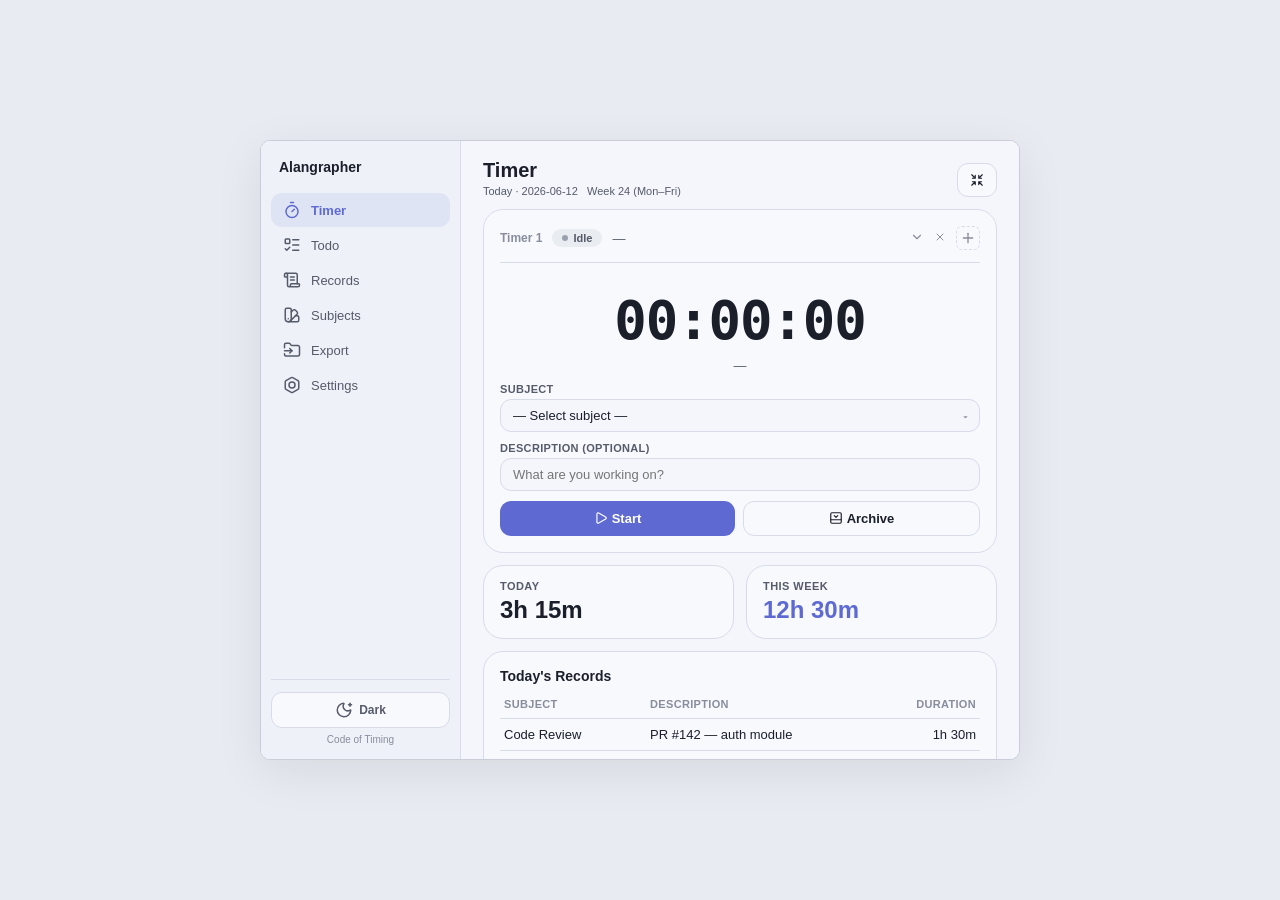
==== commit 47d31ce2: "v0.33: Windows minimize-to-tray via pystray" ====
--- a/index.html
+++ b/index.html
@@ -3,8 +3,9 @@
 <head>
 <meta charset="UTF-8">
 <meta name="viewport" content="width=device-width, initial-scale=1.0">
-<title>Alangrapher · Liquid Glass (760×620)</title>
+<title>Alangrapher</title>
 <style>
+
 /* ═══════════════════════════════════════════════════════════
    LIQUID GLASS — refined for 760×620
    Icon style unified: all Unicode (no emoji)
@@ -32,6 +33,16 @@
   overflow: hidden; display: flex; flex-direction: column;
   box-shadow: 0 12px 48px rgba(0,0,0,0.08);
 }
+
+/* Top bar */
+.topbar {
+  display: flex; align-items: center; gap: 6px;
+  padding: 8px 14px; background: var(--sidebar);
+  border-bottom: 1px solid var(--border);
+}
+.topbar .dot { width: 10px; height: 10px; border-radius: 50%; }
+.dot-r { background: #ed6a5e; } .dot-y { background: #f5bd4f; } .dot-g { background: #61c454; }
+.topbar-title { font-size: 11px; color: var(--muted); margin-left: 8px; flex:1; }
 
 /* Layout */
 .prototype {
@@ -77,8 +88,7 @@
 .sidebar-tagline { font-size: 10px; color: var(--muted); margin-top: 6px; text-align: center; }
 
 /* Content */
-.content { flex: 1; overflow-y: auto; padding: 18px 22px; scrollbar-width: none; }
-.content::-webkit-scrollbar { display: none; }
+.content { flex: 1; overflow-y: auto; padding: 18px 22px; }
 
 /* Cards */
 .card {
@@ -165,19 +175,20 @@
 
 /* Compact panel — standalone mini window */
 .compact-panel {
-  display: none; flex-direction: column; align-items: center; justify-content: center;
-  width: 300px; height: 186px; background: var(--card); border: 1px solid var(--border);
-  border-radius: 14px; padding: 14px 24px;
+  display: none; flex-direction: column; align-items: center;
+  width: 300px; background: var(--card); border: 1px solid var(--border);
+  border-radius: 14px; padding: 24px 24px;
   box-shadow: 0 8px 32px rgba(0,0,0,0.12);
   z-index: 200;
 }
-.prototype.showing-compact { display: flex !important; overflow: hidden; }
+.prototype.showing-compact { justify-content: center; align-items: center; display: flex !important; }
 .prototype.showing-compact .compact-panel {
   display: flex !important;
-  position: static;
-  height: 100%;
-}
-.compact-top { display: flex; align-items: center; margin-top: auto; margin-bottom: 10px; }
+  position: absolute;
+  top: 50%; left: 50%;
+  transform: translate(-50%, -50%);
+}
+.compact-top { display: flex; align-items: center; margin-bottom: 10px; }
 .compact-clock { font-family: 'JetBrains Mono', monospace; font-size: 32px; font-weight: 700; color: var(--text); text-align: center; letter-spacing: -0.02em; line-height: 1; font-variant-numeric: tabular-nums; }
 .compact-subject { text-align: center; font-size: 11px; color: var(--muted); margin-bottom: 10px; line-height: 1.3; max-width: 100%; overflow: hidden; text-overflow: ellipsis; white-space: nowrap; }
 .compact-timer-row { display: flex; align-items: center; margin-bottom: 12px; }
@@ -187,7 +198,7 @@
 .compact-timer-row .arrow:hover { color: var(--text); background: var(--hover); }
 .compact-clock-wrap { flex: 1; display: flex; flex-direction: column; align-items: center; min-width: 0; }
 .compact-slot-indicator { font-size: 8px; color: var(--muted); font-weight: 600; margin-bottom: 2px; }
-.compact-actions { display: flex; gap: 10px; margin-bottom: auto; }
+.compact-actions { display: flex; gap: 10px; }
 .compact-actions .btn { flex: 1; text-align: center; padding: 8px 14px; font-size: 12px; border-radius: 8px; white-space: nowrap; }
 .compact-expand { position: absolute; top: 10px; right: 14px; background: none; border: none; color: var(--muted); cursor: pointer; font-size: 10px; padding: 1px; border-radius: 3px; font-family: inherit; line-height: 1; }
 .compact-expand:hover { color: var(--text); background: var(--hover); }
@@ -229,8 +240,16 @@
   cursor: pointer; border-radius: 6px; color: var(--muted);
   transition: all 0.12s;
 }
-.todo-item:hover .todo-start-btn { visibility: visible; }
+.todo-del-btn {
+  width: 28px; height: 28px; flex-shrink: 0; visibility: hidden;
+  display: flex; align-items: center; justify-content: center;
+  cursor: pointer; border-radius: 6px; color: var(--muted);
+  transition: all 0.12s; margin-right: 2px;
+}
+.todo-item:hover .todo-start-btn,
+.todo-item:hover .todo-del-btn { visibility: visible; }
 .todo-start-btn:hover { background: var(--accent); color: #fff; }
+.todo-del-btn:hover { background: #cc2200; color: #fff; }
 .todo-item.done .todo-start-btn { visibility: hidden !important; }
 
 /* Filter chips */
@@ -346,6 +365,13 @@
 html.moss .card {
   border-left: 3px solid #cc2200;
 }
+html.moss .topbar {
+  background: #f2efed;
+  border-bottom: 1px solid #cc2200;
+}
+html.moss .topbar-title {
+  color: #cc2200; font-family: 'JetBrains Mono', monospace; font-size: 10px;
+}
 html.moss .avatar-badge { display: none; }
 html.moss .nav-item.active {
   background: #f0e0d8;
@@ -402,6 +428,10 @@
 html.moss .btn-start { background: #cc2200; }
 html.moss .btn-start:hover { background: #dd3311; }
 html.moss .compact-panel { border-color: #cc2200; }
+/* Remove green entirely */
+html.moss .dot-g { background: #cc2200; }
+html.moss .dot-y { background: #b86644; }
+html.moss .dot-r { background: #8b5555; }
 
 /* ═══════════════════════════════════════════════════════════
    DARK MODE — CSS variable overrides (aligned to SPEC tokens)
@@ -426,27 +456,28 @@
 .modal-card {
   background: var(--card); border: 1px solid var(--border);
   border-radius: var(--radius); padding: 28px 32px; max-width: 440px;
-  width: 90%; max-height: 560px; overflow-y: auto; scrollbar-width: none;
-  box-shadow: 0 16px 48px rgba(0,0,0,0.18);
-}
-.modal-card::-webkit-scrollbar { display: none; }
+  width: 90%; box-shadow: 0 16px 48px rgba(0,0,0,0.18);
+}
 .modal-accent { height: 4px; background: var(--accent); border-radius: 2px; margin-bottom: 20px; }
-.modal-title { font-family: 'Songti SC', 'STSong', serif; font-size: 18px; font-weight: 700; color: var(--text); text-align: center; margin-bottom: 2px; }
-.modal-subtitle { font-family: 'Apple Chancery', 'Snell Roundhand', cursive; font-size: 11px; color: var(--muted); text-align: center; margin-bottom: 14px; }
-.modal-quote { text-align: center; font-size: 12px; color: var(--text); font-weight: 600; margin-bottom: 1px; font-style: italic; }
-.modal-quote-en { text-align: center; font-family: 'Apple Chancery', 'Snell Roundhand', cursive; font-size: 10px; color: var(--text2); margin-bottom: 12px; font-style: italic; }
-.modal-divider { height: 1px; background: var(--border); margin: 10px 0; }
-.modal-rule { margin-bottom: 12px; text-align: center; }
-.modal-rule-no { font-family: 'HarmonyOS Sans SC', sans-serif; font-size: 11px; font-weight: 700; color: var(--accent); margin-bottom: 1px; text-align: center; }
-.modal-rule-zh { font-family: 'Songti SC', 'STSong', serif; font-size: 13px; color: var(--text); font-weight: 600; line-height: 1.75; text-align: center; }
-.modal-rule-en { font-family: 'Apple Chancery', 'Snell Roundhand', cursive; font-size: 10px; color: var(--text2); margin-top: 1px; text-align: center; }
-.modal-signature { text-align: center; font-family: 'Apple Chancery', 'Snell Roundhand', cursive; font-size: 15px; color: var(--accent); margin: 14px 0 18px; }
+.modal-title { font-family: 'Songti SC', 'STSong', serif; font-size: 24px; font-weight: 700; color: var(--text); text-align: center; margin-bottom: 4px; }
+.modal-subtitle { font-family: 'Apple Chancery', 'Snell Roundhand', cursive; font-size: 14px; color: var(--muted); text-align: center; margin-bottom: 18px; }
+.modal-quote { text-align: center; font-size: 14px; color: var(--text); font-weight: 600; margin-bottom: 2px; font-style: italic; }
+.modal-quote-en { text-align: center; font-family: 'Apple Chancery', 'Snell Roundhand', cursive; font-size: 13px; color: var(--text2); margin-bottom: 16px; font-style: italic; }
+.modal-divider { height: 1px; background: var(--border); margin: 14px 0; }
+.modal-rule { margin-bottom: 16px; text-align: center; }
+.modal-rule-no { font-family: 'HarmonyOS Sans SC', sans-serif; font-size: 13px; font-weight: 700; color: var(--accent); margin-bottom: 2px; text-align: center; }
+.modal-rule-zh { font-family: 'Songti SC', 'STSong', serif; font-size: 15px; color: var(--text); font-weight: 600; line-height: 1.85; text-align: center; }
+.modal-rule-en { font-family: 'Apple Chancery', 'Snell Roundhand', cursive; font-size: 13px; color: var(--text2); margin-top: 2px; text-align: center; }
+.modal-signature { text-align: center; font-family: 'Apple Chancery', 'Snell Roundhand', cursive; font-size: 18px; color: var(--accent); margin: 18px 0 24px; }
 .modal-close { display: none; }
+
 
 </style>
 </head>
 <body>
+
 <div class="window">
+  
   <div class="prototype" id="prototype" style="position:relative;">
 
     <!-- Sidebar -->
@@ -732,545 +763,987 @@
 </div>
 
 <script>
-let pyApi = window.pywebview ? window.pywebview.api : null;
 const proto = document.getElementById('prototype');
 const compactBtn = document.getElementById('compactBtn');
 const expandBtn = document.getElementById('expandBtn');
 const darkToggle = document.getElementById('darkToggle');
-const modal = document.getElementById('easterEggModal');
-const trigger = document.getElementById('easterEggTrigger');
-
-let subjects = [
-  {id: 1, name: 'Code Review', color: '#5E6AD2'},
-  {id: 2, name: 'Writing', color: '#34C98B'},
-  {id: 3, name: 'Design', color: '#F0B73F'}
-];
-let slots = [{index: 0, status: 'idle', subject_id: null, description: '', display_time: '00:00:00'}];
-let todos = [];
-let records = [];
-let recordsFilter = 'today';
-let compactIndex = 0;
-let isDark = false;
-let isMoss = false;
-let clickCount = 0;
-let clickTimer = null;
-let lastExport = 'No exports yet';
-
-function whenReady(fn) {
-  if (window.pywebview && window.pywebview.api) {
-    pyApi = window.pywebview.api;
-    fn();
-  } else {
-    window.addEventListener('pywebviewready', () => {
-      pyApi = window.pywebview.api;
-      fn();
-    });
-  }
-}
-
-whenReady(async () => {
-  await loadAll();
-  setInterval(refreshClocks, 500);
-});
-
-document.addEventListener('DOMContentLoaded', () => {
-  bindStaticControls();
-  if (!pyApi) renderAll();
-});
-
-function bindStaticControls() {
-  document.querySelectorAll('.nav-item[data-page]').forEach(item => item.addEventListener('click', () => switchPage(item.dataset.page)));
-  compactBtn.addEventListener('click', enterCompact);
-  expandBtn.addEventListener('click', exitCompact);
-  darkToggle.addEventListener('click', toggleThemeClick);
-  trigger.addEventListener('click', () => modal.classList.add('show'));
-  modal.addEventListener('click', e => { if (e.target === modal) modal.classList.remove('show'); });
-  document.addEventListener('keydown', e => { if (e.key === 'Escape') modal.classList.remove('show'); });
-  document.querySelectorAll('#page-export .btn-secondary').forEach(btn => btn.addEventListener('click', () => {
-    document.querySelectorAll('#page-export .btn-secondary').forEach(b => b.classList.remove('active'));
-    btn.classList.add('active');
-  }));
-  const exportButton = document.querySelector('#page-export .btn-primary');
-  if (exportButton) exportButton.addEventListener('click', () => {
-    lastExport = new Date().toLocaleString([], {hour: '2-digit', minute: '2-digit', year: 'numeric', month: 'short', day: 'numeric'});
-    document.querySelector('#page-export .page-sub').textContent = 'Last export: ' + lastExport;
-  });
-}
-
-async function loadAll() {
-  if (!window.pywebview || !window.pywebview.api) return;
-  await Promise.all([loadSubjects(), loadSlots(), loadTodos(), loadRecords()]);
-  renderAll();
-}
-
-async function loadSubjects() {
-  subjects = await window.pywebview.api.get_subjects();
-}
-
-async function loadSlots() {
-  slots = await window.pywebview.api.get_all_slots();
-  if (!slots.length) slots = [{index: 0, status: 'idle', subject_id: null, description: '', display_time: '00:00:00'}];
-  compactIndex = Math.min(compactIndex, slots.length - 1);
-}
-
-async function loadTodos() {
-  todos = await window.pywebview.api.get_todos();
-}
-
-async function loadRecords() {
-  records = await window.pywebview.api.get_records(recordsFilter);
-}
-
-async function refreshClocks() {
-  if (window.pywebview && window.pywebview.api) {
-    await loadSlots();
-    renderTimer();
-    renderCompact();
-  } else {
-    tickLocalSlots();
-    renderTimer();
-    renderCompact();
-  }
-}
-
-function renderAll() {
-  renderTimer();
-  renderSubjects();
-  renderTodos();
-  renderRecords();
-  renderSettings();
-  renderCompact();
-}
-
-function subjectById(id) {
-  return subjects.find(s => Number(s.id) === Number(id));
-}
-
-function subjectOptions(selectedId) {
-  return '<option value="">— Select subject —</option>' + subjects.map(s => `<option value="${s.id}"${Number(s.id) === Number(selectedId) ? ' selected' : ''}>${esc(s.name)}</option>`).join('');
-}
-
-function renderTimer() {
-  const page = document.getElementById('page-timer');
-  const tileRow = page.querySelector('.tile-row');
-  let node = page.querySelector('.page-header').nextElementSibling;
-  while (node && node !== tileRow) {
-    const next = node.nextElementSibling;
-    if (node.classList.contains('card')) node.remove();
-    node = next;
-  }
-  slots.forEach(slot => page.insertBefore(timerCard(slot), tileRow));
-  renderTodayRecords();
-  updateTiles();
-}
-
-function timerCard(slot) {
-  const index = slot.index;
-  const subj = subjectById(slot.subject_id);
-  const status = slot.status || 'idle';
-  const label = status[0].toUpperCase() + status.slice(1);
-  const actionText = status === 'running' ? 'Pause' : status === 'paused' ? 'Resume' : 'Start';
-  const iconPath = status === 'running'
-    ? '<rect x="14" y="3" width="5" height="18" rx="1"/><rect x="5" y="3" width="5" height="18" rx="1"/>'
-    : '<path d="M5 5a2 2 0 0 1 3.008-1.728l11.997 6.998a2 2 0 0 1 .003 3.458l-12 7A2 2 0 0 1 5 19z"/>';
-  const card = document.createElement('div');
-  card.className = 'card timer-slot-card';
-  card.dataset.slot = index;
-  card.innerHTML = `
-    <div class="slot-header">
-      <span class="slot-label">Timer ${index + 1}</span>
-      <span class="badge ${status}"><span class="dot"></span> ${label}</span>
-      <span class="slot-subject">${subj ? esc(subj.name) : '—'}</span>
-      <span class="slot-collapse" onclick="toggleCollapse(this)" style="color:var(--muted);cursor:pointer;font-size:13px;"><svg style="width:14px;height:14px" viewBox="0 0 24 24" fill="none" stroke="currentColor" stroke-width="2" stroke-linecap="round" stroke-linejoin="round"><path d="m6 9 6 6 6-6"/></svg></span>
-      ${slots.length > 1 ? `<span onclick="removeSlot(${index})" style="color:var(--muted);cursor:pointer;font-size:11px;"><svg style="width:12px;height:12px" viewBox="0 0 24 24" fill="none" stroke="currentColor" stroke-width="2" stroke-linecap="round" stroke-linejoin="round"><path d="M18 6 6 18"/><path d="m6 6 12 12"/></svg></span>` : ''}
-      ${slots.length < 5 ? `<button class="add-slot-btn" title="Add timer slot (max 5)" onclick="addSlot()"><svg style="width:16px;height:16px" viewBox="0 0 24 24" fill="none" stroke="currentColor" stroke-width="2" stroke-linecap="round" stroke-linejoin="round"><path d="M5 12h14"/><path d="M12 5v14"/></svg></button>` : ''}
-    </div>
-    <div class="timer-clock">${slot.display_time || '00:00:00'}</div>
-    <div class="timer-subject-line">${subj ? esc(subj.name) : '—'}${slot.description ? ' — ' + esc(slot.description) : ''}</div>
-    <div class="form-row"><div class="form-label">Subject</div><div class="select-wrapper"><select class="form-select" onchange="setSlotSubject(${index}, this.value)">${subjectOptions(slot.subject_id)}</select></div></div>
-    <div class="form-row"><div class="form-label">Description (optional)</div><input class="form-input" placeholder="What are you working on?" value="${attr(slot.description || '')}" oninput="setSlotDescription(${index}, this.value)"></div>
-    <div class="btn-row">
-      <button class="btn btn-primary" style="flex:1;" onclick="primaryTimerAction(${index})"><svg class="btn-icon" viewBox="0 0 24 24" fill="none" stroke="currentColor" stroke-width="2" stroke-linecap="round" stroke-linejoin="round">${iconPath}</svg>${actionText}</button>
-      <button class="btn btn-secondary" style="flex:1;" onclick="archiveSlot(${index})"><svg class="btn-icon" viewBox="0 0 24 24" fill="none" stroke="currentColor" stroke-width="2" stroke-linecap="round" stroke-linejoin="round"><rect width="18" height="18" x="3" y="3" rx="2"/><path d="M3 15h18"/><path d="m15 8-3 3-3-3"/></svg>Archive</button>
-    </div>`;
-  return card;
-}
-
-async function primaryTimerAction(index) {
-  const slot = slots[index];
-  if (slot.status === 'running') await pauseSlot(index);
-  else await startSlot(index);
-}
-
-async function startSlot(index) {
-  const card = document.querySelector(`.timer-slot-card[data-slot="${index}"]`);
-  const sid = card ? Number(card.querySelector('.form-select').value) || null : slots[index].subject_id;
-  const desc = card ? card.querySelector('.form-input').value : slots[index].description;
-  if (window.pywebview && window.pywebview.api) {
-    await window.pywebview.api.set_description(index, desc || '');
-    await window.pywebview.api.start_slot(index, sid);
-    await loadSlots();
-  } else {
-    slots.forEach(s => { if (s.status === 'running') pauseLocal(s); });
-    Object.assign(slots[index], {status: 'running', subject_id: sid, description: desc || '', startedAt: Date.now()});
-  }
-  renderTimer(); renderCompact();
-}
-
-async function pauseSlot(index) {
-  if (window.pywebview && window.pywebview.api) {
-    await window.pywebview.api.pause_slot(index);
-    await loadSlots();
-  } else pauseLocal(slots[index]);
-  renderTimer(); renderCompact();
-}
-
-async function archiveSlot(index) {
-  const card = document.querySelector(`.timer-slot-card[data-slot="${index}"]`);
-  const sid = card ? Number(card.querySelector('.form-select').value) || null : slots[index].subject_id;
-  const desc = card ? card.querySelector('.form-input').value : slots[index].description;
-  if (window.pywebview && window.pywebview.api) {
-    await window.pywebview.api.archive_slot(index, sid, desc || '');
-    await Promise.all([loadSlots(), loadRecords()]);
-  } else {
-    const slot = slots[index];
-    records.unshift({id: Date.now(), subject_id: sid, subject_name: subjectById(sid)?.name || '—', description: desc || '—', start: '', end: '', duration: slot.display_time, date: todayIso()});
-    Object.assign(slot, {status: 'idle', subject_id: null, description: '', display_time: '00:00:00', elapsed: 0, startedAt: null});
-  }
-  renderAll();
-}
-
-async function addSlot() {
-  if (slots.length >= 5) return;
-  if (window.pywebview && window.pywebview.api) { await window.pywebview.api.add_slot(); await loadSlots(); }
-  else slots.push({index: slots.length, status: 'idle', subject_id: null, description: '', display_time: '00:00:00'});
-  renderTimer(); renderCompact();
-}
-
-async function removeSlot(index) {
-  if (slots.length <= 1) return;
-  if (window.pywebview && window.pywebview.api) { await window.pywebview.api.remove_slot(index); await loadSlots(); }
-  else { slots.splice(index, 1); slots.forEach((s, i) => s.index = i); }
-  compactIndex = Math.min(compactIndex, slots.length - 1);
-  renderTimer(); renderCompact();
-}
-
-function setSlotSubject(index, value) {
-  slots[index].subject_id = Number(value) || null;
-  renderCompact();
-}
-
-function setSlotDescription(index, value) {
-  slots[index].description = value;
-  if (window.pywebview && window.pywebview.api) window.pywebview.api.set_description(index, value);
-  renderCompact();
-}
-
-function toggleCollapse(el) {
-  const card = el.closest('.card');
-  const hidden = card.querySelector('.timer-clock').style.display === 'none';
-  card.querySelectorAll('.timer-clock,.timer-subject-line,.form-row,.btn-row').forEach(x => x.style.display = hidden ? '' : 'none');
-  el.querySelector('svg').innerHTML = hidden ? '<path d="m6 9 6 6 6-6"/>' : '<path d="m18 15-6-6-6 6"/>';
-}
-
-function renderTodayRecords() {
-  const tbody = document.querySelector('#page-timer .records-table tbody');
-  if (!tbody) return;
-  const todayRows = records.slice(0, 3);
-  tbody.innerHTML = todayRows.length ? todayRows.map(r => `<tr ondblclick="fillRecordToSlot(${r.id})"><td>${esc(r.subject_name || '—')}</td><td>${esc(r.description || '—')}</td><td style="text-align:right">${esc(r.duration || '0m')}</td></tr>`).join('') : '<tr><td>—</td><td>No records yet</td><td style="text-align:right">0m</td></tr>';
-}
-
-function fillRecordToSlot(id) {
-  const record = records.find(r => Number(r.id) === Number(id));
-  if (!record) return;
-  const slot = slots.find(s => s.status === 'idle') || slots[0];
-  const subj = subjects.find(s => s.name === record.subject_name);
-  slot.subject_id = subj ? subj.id : null;
-  slot.description = record.description || '';
-  if (window.pywebview && window.pywebview.api) window.pywebview.api.set_description(slot.index, slot.description);
-  switchPage('timer');
-  renderTimer();
-}
-
-function updateTiles() {
-  const vals = document.querySelectorAll('#page-timer .tile-value');
-  if (vals[0]) vals[0].textContent = records.length ? records[0].duration : '0m';
-  if (vals[1]) vals[1].textContent = records.length + ' records';
-}
-
-function renderCompact() {
-  const slot = slots[compactIndex] || slots[0];
-  if (!slot) return;
-  const panel = document.getElementById('compactPanel');
-  const subj = subjectById(slot.subject_id);
-  const status = slot.status || 'idle';
-  panel.querySelector('.compact-top').innerHTML = `<span class="badge ${status}"><span class="dot"></span> ${status[0].toUpperCase() + status.slice(1)}</span>`;
-  panel.querySelector('.compact-slot-indicator').textContent = `${compactIndex + 1} / ${slots.length}`;
-  panel.querySelector('.compact-clock').textContent = slot.display_time || '00:00:00';
-  panel.querySelector('.compact-subject').textContent = `${subj ? subj.name : '—'}${slot.description ? ' — ' + slot.description : ''}`;
-  const arrows = panel.querySelectorAll('.arrow');
-  arrows[0].style.visibility = 'visible';
-  arrows[1].style.visibility = 'visible';
-  arrows[0].onclick = () => {
-    compactIndex = (compactIndex - 1 + slots.length) % slots.length;
-    renderCompact();
-  };
-  arrows[1].onclick = () => {
-    compactIndex = (compactIndex + 1) % slots.length;
-    renderCompact();
-  };
-  const action = status === 'running' ? 'Pause' : status === 'paused' ? 'Resume' : 'Start';
-  const icon = status === 'running' ? '<rect x="14" y="3" width="5" height="18" rx="1"/><rect x="5" y="3" width="5" height="18" rx="1"/>' : '<path d="M5 5a2 2 0 0 1 3.008-1.728l11.997 6.998a2 2 0 0 1 .003 3.458l-12 7A2 2 0 0 1 5 19z"/>';
-  panel.querySelector('.compact-actions').innerHTML = `<button class="btn btn-primary" onclick="primaryTimerAction(${slot.index})"><svg class="btn-icon" viewBox="0 0 24 24" fill="none" stroke="currentColor" stroke-width="2" stroke-linecap="round" stroke-linejoin="round">${icon}</svg>${action}</button><button class="btn btn-secondary" onclick="archiveSlot(${slot.index})"><svg class="btn-icon" viewBox="0 0 24 24" fill="none" stroke="currentColor" stroke-width="2" stroke-linecap="round" stroke-linejoin="round"><rect width="18" height="18" x="3" y="3" rx="2"/><path d="M3 15h18"/><path d="m15 8-3 3-3-3"/></svg>Archive</button>`;
-}
-
-async function enterCompact() {
+
+let isCompact = false, isDark = false, isMoss = false;
+let clickCount = 0, clickTimer = null;
+
+compactBtn.addEventListener('click', () => {
+  isCompact = true;
   proto.classList.add('showing-compact');
   document.querySelector('.sidebar').style.display = 'none';
   document.querySelector('.content').style.display = 'none';
   const cp = document.getElementById('compactPanel');
   cp.style.display = 'flex';
-  renderCompact();
-  if (pyApi && pyApi.resize_window) await pyApi.resize_window(300, 186);
-}
-
-async function exitCompact() {
+  cp.style.position = 'absolute';
+  cp.style.top = '50%';
+  cp.style.left = '50%';
+  cp.style.transform = 'translate(-50%, -50%)';
+});
+expandBtn.addEventListener('click', () => {
+  isCompact = false;
   proto.classList.remove('showing-compact');
   document.querySelector('.sidebar').style.display = '';
   document.querySelector('.content').style.display = '';
   const cp = document.getElementById('compactPanel');
   cp.style.display = '';
-  if (pyApi && pyApi.resize_window) await pyApi.resize_window(760, 620);
-}
-
-function switchPage(name) {
-  document.querySelectorAll('.nav-item[data-page]').forEach(n => n.classList.toggle('active', n.dataset.page === name));
-  document.querySelectorAll('.page').forEach(p => p.classList.toggle('active', p.id === 'page-' + name));
-}
-
-function toggleThemeClick() {
+  cp.style.position = '';
+  cp.style.top = '';
+  cp.style.left = '';
+  cp.style.transform = '';
+});
+
+// Moss mode: 8 clicks within 2 seconds on Dark/Light button
+darkToggle.addEventListener('click', () => {
   clickCount++;
-  if (clickCount === 1) clickTimer = setTimeout(() => { clickCount = 0; }, 2000);
+  if (clickCount === 1) {
+    clickTimer = setTimeout(() => { clickCount = 0; }, 2000);
+  }
   if (clickCount >= 8) {
-    clearTimeout(clickTimer); clickCount = 0; isMoss = !isMoss;
-    document.documentElement.classList.toggle('moss', isMoss);
+    clearTimeout(clickTimer);
+    clickCount = 0;
+    isMoss = !isMoss;
+    const root = document.documentElement;
     if (isMoss) {
-      isDark = false; document.documentElement.classList.remove('dark');
-      document.querySelector('.sidebar-brand').textContent = 'MOSS_SYS :: ONLINE';
-      darkToggle.innerHTML = '<svg class="nav-icon-svg" viewBox="0 0 24 24" fill="none" stroke="#cc2200" stroke-width="2" stroke-linecap="round" stroke-linejoin="round"><path d="M20.341 6.484A10 10 0 0 1 10.266 21.85"/><path d="M3.659 17.516A10 10 0 0 1 13.74 2.152"/><circle cx="12" cy="12" r="3"/><circle cx="19" cy="5" r="2"/><circle cx="5" cy="19" r="2"/></svg> Enable';
-      darkToggle.style.color = '#cc2200'; darkToggle.style.borderColor = '#cc2200';
+      isDark = false;
+      root.classList.remove('dark');
+      root.classList.add('moss');
+      document.querySelector('.topbar-title').textContent = 'MOSS_SYS :: ONLINE';
+      darkToggle.innerHTML = `<svg class="nav-icon-svg" viewBox="0 0 24 24" fill="none" stroke="#cc2200" stroke-width="2" stroke-linecap="round" stroke-linejoin="round"><path d="M20.341 6.484A10 10 0 0 1 10.266 21.85"/><path d="M3.659 17.516A10 10 0 0 1 13.74 2.152"/><circle cx="12" cy="12" r="3"/><circle cx="19" cy="5" r="2"/><circle cx="5" cy="19" r="2"/></svg> EXIT MOSS`;
+      darkToggle.style.color = '#cc2200';
+      darkToggle.style.borderColor = '#cc2200';
     } else {
-      document.querySelector('.sidebar-brand').textContent = 'Alangrapher';
-      darkToggle.style.color = ''; darkToggle.style.borderColor = ''; updateDarkButton();
+      root.classList.remove('moss');
+      document.querySelector('.topbar-title').textContent = 'Alangrapher — 760×620';
+      _updateDarkBtn();
+      darkToggle.style.color = '';
+      darkToggle.style.borderColor = '';
     }
     return;
   }
   if (isMoss) return;
   isDark = !isDark;
-  document.documentElement.classList.toggle('dark', isDark);
-  updateDarkButton();
-}
-
-function updateDarkButton() {
-  darkToggle.innerHTML = isDark
-    ? '<svg class="nav-icon-svg" viewBox="0 0 24 24" fill="none" stroke="currentColor" stroke-width="2" stroke-linecap="round" stroke-linejoin="round"><circle cx="12" cy="12" r="4"/><path d="M12 2v2"/><path d="M12 20v2"/><path d="m4.93 4.93 1.41 1.41"/><path d="m17.66 17.66 1.41 1.41"/><path d="M2 12h2"/><path d="M20 12h2"/><path d="m6.34 17.66-1.41 1.41"/><path d="m19.07 4.93-1.41 1.41"/></svg> Light'
-    : '<svg class="nav-icon-svg" viewBox="0 0 24 24" fill="none" stroke="currentColor" stroke-width="2" stroke-linecap="round" stroke-linejoin="round"><path d="M18 5h4"/><path d="M20 3v4"/><path d="M20.985 12.486a9 9 0 1 1-9.473-9.472c.405-.022.617.46.402.803a6 6 0 0 0 8.268 8.268c.344-.215.825-.004.803.401"/></svg> Dark';
-}
-
-async function addTodo() {
+  if (isDark) {
+    document.documentElement.classList.add('dark');
+  } else {
+    document.documentElement.classList.remove('dark');
+  }
+  _updateDarkBtn();
+});
+
+function _updateDarkBtn() {
+  if (isDark) {
+    darkToggle.innerHTML = `<svg class="nav-icon-svg" viewBox="0 0 24 24" fill="none" stroke="currentColor" stroke-width="2" stroke-linecap="round" stroke-linejoin="round"><circle cx="12" cy="12" r="4"/><path d="M12 2v2"/><path d="M12 20v2"/><path d="m4.93 4.93 1.41 1.41"/><path d="m17.66 17.66 1.41 1.41"/><path d="M2 12h2"/><path d="M20 12h2"/><path d="m6.34 17.66-1.41 1.41"/><path d="m19.07 4.93-1.41 1.41"/></svg> Light`;
+  } else {
+    darkToggle.innerHTML = `<svg class="nav-icon-svg" viewBox="0 0 24 24" fill="none" stroke="currentColor" stroke-width="2" stroke-linecap="round" stroke-linejoin="round"><path d="M18 5h4"/><path d="M20 3v4"/><path d="M20.985 12.486a9 9 0 1 1-9.473-9.472c.405-.022.617.46.402.803a6 6 0 0 0 8.268 8.268c.344-.215.825-.004.803.401"/></svg> Dark`;
+  }
+}
+
+// Page switching
+document.querySelectorAll('.nav-item[data-page]').forEach(item => {
+  item.addEventListener('click', () => {
+    document.querySelectorAll('.nav-item').forEach(n => n.classList.remove('active'));
+    item.classList.add('active');
+    document.querySelectorAll('.page').forEach(p => p.classList.remove('active'));
+    document.getElementById('page-' + item.dataset.page).classList.add('active');
+  });
+});
+
+// Easter egg: click "code of timing" to open modal
+const modal = document.getElementById('easterEggModal');
+const trigger = document.getElementById('easterEggTrigger');
+
+trigger.addEventListener('click', () => {
+  modal.classList.add('show');
+});
+
+modal.addEventListener('click', (e) => {
+  if (e.target === modal) modal.classList.remove('show');
+});
+
+document.addEventListener('keydown', (e) => {
+  if (e.key === 'Escape' && modal.classList.contains('show')) {
+    modal.classList.remove('show');
+  }
+});
+
+// ═══ Todo: inline add ═══
+function addTodo() {
   const subjInput = document.getElementById('todoSubject');
   const descInput = document.getElementById('todoDesc');
-  const subject = subjInput.value.trim();
-  if (!subject) return;
-  const description = descInput.value.trim();
-  if (window.pywebview && window.pywebview.api) { await window.pywebview.api.add_todo(subject, description); await loadTodos(); }
-  else todos.push({id: Date.now(), subject, description, status: 'pending'});
-  subjInput.value = ''; descInput.value = ''; renderTodos();
-}
-
-async function toggleTodo(arg) {
-  const id = typeof arg === 'number' ? arg : Number(arg.closest('.todo-item').dataset.id);
-  if (window.pywebview && window.pywebview.api) { await window.pywebview.api.toggle_todo(id); await loadTodos(); }
-  else { const t = todos.find(x => x.id === id); if (t) t.status = t.status === 'done' ? 'pending' : 'done'; }
-  renderTodos();
-}
-
-async function startTodoTimer(arg) {
-  const id = typeof arg === 'number' ? arg : Number(arg.closest('.todo-item').dataset.id);
-  const todo = todos.find(t => Number(t.id) === Number(id));
-  if (!todo || todo.status === 'done') return;
-  let slot = slots.find(s => s.status === 'idle') || slots[0];
-  let subj = subjects.find(s => s.name === todo.subject);
-  if (!subj) { subj = {id: null, name: todo.subject, color: '#5E6AD2'}; }
-  slot.subject_id = subj.id;
-  slot.description = todo.description || '';
-  switchPage('timer');
-  await startSlot(slot.index);
-}
-
-function renderTodos() {
+  const subj = subjInput.value.trim();
+  if (!subj) return;
+  const desc = descInput.value.trim();
   const list = document.querySelector('#page-todo .todo-list');
-  list.innerHTML = todos.map(t => `<div class="todo-item${t.status === 'done' ? ' done' : ''}" data-id="${t.id}"><div class="todo-checkbox" onclick="toggleTodo(${t.id})"></div><div class="todo-item-info"><div class="todo-item-subject">${esc(t.subject)}</div>${t.description ? `<div class="todo-item-desc">${esc(t.description)}</div>` : ''}</div><span class="todo-start-btn" onclick="startTodoTimer(${t.id})" title="Start timer"><svg style="width:14px;height:14px" viewBox="0 0 24 24" fill="none" stroke="currentColor" stroke-width="2" stroke-linecap="round" stroke-linejoin="round"><path d="M5 5a2 2 0 0 1 3.008-1.728l11.997 6.998a2 2 0 0 1 .003 3.458l-12 7A2 2 0 0 1 5 19z"/></svg></span></div>`).join('');
+  const item = document.createElement('div');
+  item.className = 'todo-item';
+  const s1 = document.createElement('span'); s1.textContent = subj; const safeSubj = s1.innerHTML;
+  const s2 = document.createElement('span'); s2.textContent = desc; const safeDesc = s2.innerHTML;
+  item.innerHTML = '<div class="todo-checkbox" onclick="toggleTodo(this)"></div>'+
+    '<div class="todo-item-info"><div class="todo-item-subject">'+safeSubj+'</div>'+
+    (safeDesc ? '<div class="todo-item-desc">'+safeDesc+'</div>' : '')+'</div>'+
+    '<span class="todo-start-btn" onclick="startTodoTimer(this)" title="Start timer"><svg style="width:14px;height:14px" viewBox="0 0 24 24" fill="none" stroke="currentColor" stroke-width="2" stroke-linecap="round" stroke-linejoin="round"><path d="M5 5a2 2 0 0 1 3.008-1.728l11.997 6.998a2 2 0 0 1 .003 3.458l-12 7A2 2 0 0 1 5 19z"/></svg></span>';
+  list.appendChild(item);
+  subjInput.value = '';
+  descInput.value = '';
   updateTodoCounter();
 }
-
+function toggleTodo(cb) {
+  cb.closest('.todo-item').classList.toggle('done');
+  updateTodoCounter();
+}
+function startTodoTimer(el) {
+  const item = el.closest('.todo-item');
+  if (item.classList.contains('done')) return;
+  const subj = item.querySelector('.todo-item-subject').textContent.trim();
+  const descEl = item.querySelector('.todo-item-desc');
+  const desc = descEl ? descEl.textContent.trim() : '';
+
+  // Switch to Timer page
+  document.querySelectorAll('.nav-item').forEach(n => n.classList.remove('active'));
+  document.querySelector('.nav-item[data-page="timer"]').classList.add('active');
+  document.querySelectorAll('.page').forEach(p => p.classList.remove('active'));
+  document.getElementById('page-timer').classList.add('active');
+
+  // Fill first slot
+  const slot = document.querySelector('#page-timer .card');
+  const select = slot.querySelector('.form-select');
+  const input = slot.querySelector('.form-input');
+  const startBtn = slot.querySelector('.btn-primary');
+
+  // Try matching subject in dropdown; if not found, add it
+  let found = false;
+  if (select) {
+    for (let i = 0; i < select.options.length; i++) {
+      if (select.options[i].text === subj) { select.selectedIndex = i; found = true; break; }
+    }
+    if (!found && subj) {
+      const opt = document.createElement('option');
+      opt.textContent = subj;
+      select.appendChild(opt);
+      select.selectedIndex = select.options.length - 1;
+    }
+  }
+  if (input) input.value = desc;
+  // Update the slot display
+  const subjectLine = slot.querySelector('.timer-subject-line');
+  const badge = slot.querySelector('.badge');
+  if (subjectLine) subjectLine.textContent = subj + (desc ? ' — ' + desc : '');
+  if (badge) { badge.className = 'badge running'; badge.querySelector('.dot').style.background = 'var(--running)'; badge.innerHTML = '<span class="dot"></span> Running'; }
+  if (startBtn) { const txt = startBtn.textContent; /* visual feedback */ }
+}
 function updateTodoCounter() {
-  const done = todos.filter(t => t.status === 'done').length;
-  document.querySelector('#page-todo .page-sub').textContent = `${todos.length - done} pending · ${done} done`;
-}
-
-async function setRecordsFilter(filter) {
-  recordsFilter = filter === 'Today' ? 'today' : filter === 'Week' ? 'week' : filter === 'Month' ? 'month' : 'all';
-  document.querySelectorAll('#page-records .chip').forEach(c => c.classList.remove('active'));
-  const labels = {Today: 'Today', Week: 'This Week', Month: 'This Month', All: 'All'};
-  document.querySelectorAll('#page-records .chip').forEach(c => { if (c.textContent.trim() === labels[filter]) c.classList.add('active'); });
-  const dateField = document.getElementById('recordsDateField');
-  if (dateField) { dateField.style.display = recordsFilter === 'today' ? 'none' : ''; dateField.value = todayIso(); }
-  document.querySelector('#page-records .records-scroll-wrap').classList.toggle('showing-dates', recordsFilter !== 'today');
-  if (window.pywebview && window.pywebview.api) await loadRecords();
-  renderRecords();
-}
-
-async function addRecord() {
+  const all = document.querySelectorAll('#page-todo .todo-list .todo-item');
+  const done = document.querySelectorAll('#page-todo .todo-list .todo-item.done');
+  const pending = all.length - done.length;
+  document.querySelector('#page-todo .page-sub').textContent = pending + ' pending · ' + done.length + ' done';
+}
+
+// ═══ Records: add / edit / delete ═══
+
+function addRecord() {
   const row = document.getElementById('recordsAddRow');
-  const subjName = row.querySelector('.records-add-subject').value;
-  const subj = subjects.find(s => s.name === subjName) || subjects[0];
+  const body = document.getElementById('recordsBody');
+  const subj = row.querySelector('.records-add-subject').value;
   const desc = row.querySelector('.records-add-desc').value.trim() || '—';
   const start = row.querySelector('.records-add-start').value;
   const end = row.querySelector('.records-add-end').value;
-  const date = document.getElementById('recordsDateField').value || todayIso();
-  if (window.pywebview && window.pywebview.api) {
-    await window.pywebview.api.add_record(subj ? subj.id : 1, desc, `${date}T${start}:00`, `${date}T${end}:00`);
-    await loadRecords();
-  } else records.unshift({id: Date.now(), subject_id: subj?.id, subject_name: subjName, description: desc, start, end, duration: calcDur(start, end), date});
+  const dateField = document.getElementById('recordsDateField');
+  const date = dateField.value;
+  const dur = calcDur(start, end);
+
+  const tr = document.createElement('tr');
+  tr.setAttribute('data-date', date);
+  tr.setAttribute('data-subject', subj);
+  tr.setAttribute('data-desc', desc);
+  tr.setAttribute('data-start', start);
+  tr.setAttribute('data-end', end);
+  tr.setAttribute('data-dur', dur);
+  tr.innerHTML = `<td class="cell-date records-date-col">${date}</td><td class="cell-subj">${esc(subj)}</td><td class="cell-desc">${esc(desc)}</td><td class="cell-start">${start}</td><td class="cell-end">${end}</td><td class="cell-dur" style="text-align:right">${dur}</td><td><span class="records-actions"><span class="act" onclick="editRecord(this)" title="Edit">✎</span><span class="act del" onclick="delRecord(this)" title="Delete">🗑</span></span></td>`;
+  body.appendChild(tr);
   row.querySelector('.records-add-desc').value = '';
-  renderRecords(); renderTodayRecords();
-}
-
-function renderRecords() {
-  const tbody = document.getElementById('recordsBody');
-  tbody.innerHTML = records.map(r => `<tr data-id="${r.id}" data-date="${attr(r.date || todayIso())}" data-subject="${attr(r.subject_name || '—')}" data-desc="${attr(r.description || '—')}" data-start="${attr(r.start || '')}" data-end="${attr(r.end || '')}" data-dur="${attr(r.duration || '0m')}" ondblclick="fillRecordToSlot(${r.id})"><td class="cell-date records-date-col">${esc(r.date || todayIso())}</td><td class="cell-subj">${esc(r.subject_name || '—')}</td><td class="cell-desc">${esc(r.description || '—')}</td><td class="cell-start">${esc(r.start || '')}</td><td class="cell-end">${esc(r.end || '')}</td><td class="cell-dur" style="text-align:right">${esc(r.duration || '0m')}</td><td><span class="records-actions"><span class="act" onclick="editRecord(this)" title="Edit">✎</span><span class="act del" onclick="delRecord(this)" title="Delete">🗑</span></span></td></tr>`).join('');
-  document.getElementById('recordsCount').textContent = records.length;
+  updateRecordsCount();
 }
 
 function editRecord(span) {
   const tr = span.closest('tr');
   if (tr.classList.contains('records-editing')) return;
   tr.classList.add('records-editing');
-  tr.querySelector('.cell-date').innerHTML = `<input type="date" value="${attr(tr.dataset.date)}">`;
-  tr.querySelector('.cell-subj').innerHTML = `<select>${subjects.map(s => `<option${s.name === tr.dataset.subject ? ' selected' : ''}>${esc(s.name)}</option>`).join('')}</select>`;
-  tr.querySelector('.cell-desc').innerHTML = `<input type="text" value="${attr(tr.dataset.desc)}">`;
-  tr.querySelector('.cell-start').innerHTML = `<input type="time" value="${attr(tr.dataset.start)}">`;
-  tr.querySelector('.cell-end').innerHTML = `<input type="time" value="${attr(tr.dataset.end)}">`;
-  tr.querySelector('td:last-child').innerHTML = '<span class="edit-actions-inline"><span class="act save" onclick="saveEdit(this)" title="Save">✓</span><span class="act cancel" onclick="cancelEdit(this)" title="Cancel">✕</span></span>';
+  const cells = tr.querySelectorAll('td.cell-date, td.cell-subj, td.cell-desc, td.cell-start, td.cell-end, td.cell-dur');
+  const oldValues = Array.from(cells).map(c => c.textContent.trim());
+
+  // Date → date input (cells[0])
+  cells[0].innerHTML = `<input type="date" value="${oldValues[0]}">`;
+  // Subject → select (cells[1])
+  const subjects = ['Code Review','Design System','Documentation','Meeting','Research'];
+  cells[1].innerHTML = `<select>${subjects.map(s => `<option${s === oldValues[1] ? ' selected' : ''}>${s}</option>`).join('')}</select>`;
+  // Description → text (cells[2])
+  cells[2].innerHTML = `<input type="text" value="${escAttr(oldValues[2])}">`;
+  // Start → time (cells[3])
+  cells[3].innerHTML = `<input type="time" value="${oldValues[3]}">`;
+  // End → time (cells[4])
+  cells[4].innerHTML = `<input type="time" value="${oldValues[4]}">`;
+  // Duration → text (cells[5])
+  cells[5].innerHTML = `<input type="text" value="${oldValues[5]}" style="text-align:right">`;
+
+  // Actions → ✓ / ✕
+  const actionsTd = tr.querySelector('td:last-child');
+  actionsTd.innerHTML = `<span class="edit-actions-inline"><span class="act save" onclick="saveEdit(this)" title="Save">✓</span><span class="act cancel" onclick="cancelEdit(this)" title="Cancel">✕</span></span>`;
 }
 
 function saveEdit(span) {
   const tr = span.closest('tr');
-  const start = tr.querySelector('.cell-start input').value;
-  const end = tr.querySelector('.cell-end input').value;
-  Object.assign(tr.dataset, {date: tr.querySelector('.cell-date input').value, subject: tr.querySelector('.cell-subj select').value, desc: tr.querySelector('.cell-desc input').value, start, end, dur: calcDur(start, end)});
-  const r = records.find(x => Number(x.id) === Number(tr.dataset.id));
-  if (r) Object.assign(r, {date: tr.dataset.date, subject_name: tr.dataset.subject, description: tr.dataset.desc, start, end, duration: tr.dataset.dur});
-  renderRecords();
-}
-
-function cancelEdit() { renderRecords(); }
-
-async function delRecord(span) {
-  const id = Number(span.closest('tr').dataset.id);
-  if (window.pywebview && window.pywebview.api) { await window.pywebview.api.delete_record(id); await loadRecords(); }
-  else records = records.filter(r => Number(r.id) !== id);
-  renderRecords(); renderTodayRecords();
-}
-
-async function addSubject() {
-  const row = document.querySelector('#page-subjects .subjects-list').previousElementSibling;
-  const input = row.querySelector('input');
-  const dot = row.querySelector('.subject-dot');
-  const name = input.value.trim();
-  if (!name) return;
-  const color = rgbToHex(dot.style.backgroundColor || dot.style.background || '#5E6AD2');
-  if (window.pywebview && window.pywebview.api) { await window.pywebview.api.add_subject(name, color); await loadSubjects(); }
-  else subjects.push({id: Date.now(), name, color});
-  input.value = ''; renderSubjects(); renderTimer();
-}
-
-function renderSubjects() {
-  const list = document.querySelector('#page-subjects .subjects-list');
-  list.innerHTML = subjects.map(s => `<div class="subject-row" data-id="${s.id}"><span class="subject-dot" style="background:${s.color};"></span><span class="subject-name">${esc(s.name)}</span><span class="subject-actions"><span class="act" onclick="editSubject(this)">✎</span><span class="act" onclick="delSubject(this)">🗑</span></span></div>`).join('');
-  const addSelect = document.querySelector('.records-add-subject');
-  if (addSelect) addSelect.innerHTML = subjects.map(s => `<option>${esc(s.name)}</option>`).join('');
-  document.querySelector('#page-subjects .page-sub').textContent = `${subjects.length} subjects — manage your activity categories`;
-}
+  const subj = tr.querySelector('td.cell-subj select').value;
+  const date = tr.querySelector('td.cell-date input').value;
+  const desc = tr.querySelector('td.cell-desc input').value;
+  const start = tr.querySelector('td.cell-start input').value;
+  const end = tr.querySelector('td.cell-end input').value;
+  const dur = tr.querySelector('td.cell-dur input').value;
+
+  tr.setAttribute('data-date', date);
+  tr.setAttribute('data-subject', subj);
+  tr.setAttribute('data-desc', desc);
+  tr.setAttribute('data-start', start);
+  tr.setAttribute('data-end', end);
+  tr.setAttribute('data-dur', dur);
+
+  tr.querySelector('td.cell-subj').textContent = subj;
+  tr.querySelector('td.cell-date').textContent = date;
+  tr.querySelector('td.cell-desc').textContent = desc;
+  tr.querySelector('td.cell-start').textContent = start;
+  tr.querySelector('td.cell-end').textContent = end;
+  tr.querySelector('td.cell-dur').textContent = dur;
+
+  const actionsTd = tr.querySelector('td:last-child');
+  actionsTd.innerHTML = `<span class="records-actions"><span class="act" onclick="editRecord(this)" title="Edit">✎</span><span class="act del" onclick="delRecord(this)" title="Delete">🗑</span></span>`;
+  tr.classList.remove('records-editing');
+}
+
+function cancelEdit(span) {
+  const tr = span.closest('tr');
+  tr.querySelector('td.cell-subj').textContent = tr.dataset.subject;
+  tr.querySelector('td.cell-date').textContent = tr.dataset.date;
+  tr.querySelector('td.cell-desc').textContent = tr.dataset.desc;
+  tr.querySelector('td.cell-start').textContent = tr.dataset.start;
+  tr.querySelector('td.cell-end').textContent = tr.dataset.end;
+  tr.querySelector('td.cell-dur').textContent = tr.dataset.dur;
+
+  const actionsTd = tr.querySelector('td:last-child');
+  actionsTd.innerHTML = `<span class="records-actions"><span class="act" onclick="editRecord(this)" title="Edit">✎</span><span class="act del" onclick="delRecord(this)" title="Delete">🗑</span></span>`;
+  tr.classList.remove('records-editing');
+}
+
+function delRecord(span) {
+  span.closest('tr').remove();
+  updateRecordsCount();
+}
+
+function updateRecordsCount() {
+  const n = document.getElementById('recordsBody').children.length;
+  const el = document.getElementById('recordsCount');
+  if (el) el.textContent = n;
+}
+
+function calcDur(start, end) {
+  if (!start || !end) return '—';
+  const [sh, sm] = start.split(':').map(Number);
+  const [eh, em] = end.split(':').map(Number);
+  const m = (eh * 60 + em) - (sh * 60 + sm);
+  const h = Math.floor(m / 60), rm = m % 60;
+  return h > 0 ? `${h}h ${rm}m` : `${rm}m`;
+}
+
+function esc(s) { return s.replace(/</g,'&lt;'); }
+function escAttr(s) { return s.replace(/&/g,'&amp;').replace(/"/g,'&quot;').replace(/</g,'&lt;'); }
+
+function setRecordsFilter(filter) {
+  document.querySelectorAll('#page-records .filter-chips .chip').forEach(c => c.classList.remove('active'));
+  const chips = document.querySelectorAll('#page-records .filter-chips .chip');
+  let targetChip = null;
+  chips.forEach(c => { if (c.textContent.trim().startsWith(filter === 'Today' ? 'Today' : filter === 'Week' ? 'This Week' : filter === 'Month' ? 'This Month' : 'All')) targetChip = c; });
+  if (targetChip) targetChip.classList.add('active');
+  const dateField = document.getElementById('recordsDateField');
+  if (dateField) {
+    dateField.style.display = (filter === 'Today') ? 'none' : '';
+    if (filter === 'Today') {
+      const today = new Date().toISOString().slice(0, 10);
+      dateField.value = today;
+    }
+  }
+  // Toggle date column in table
+  const scrollWrap = document.querySelector('#page-records .records-scroll-wrap');
+  if (scrollWrap) {
+    if (filter === 'Today') scrollWrap.classList.remove('showing-dates');
+    else scrollWrap.classList.add('showing-dates');
+  }
+}
+
+// ═══ Subjects: inline edit ═══
 
 function editSubject(span) {
   const row = span.closest('.subject-row');
-  const name = row.querySelector('.subject-name').textContent.trim();
-  row.querySelector('.subject-name').innerHTML = `<input type="text" value="${attr(name)}" style="border:none;background:transparent;font-size:13px;color:var(--text);font-family:inherit;padding:2px 4px;border-bottom:1px solid var(--accent);outline:none;flex:1;">`;
-  row.querySelector('.subject-actions').innerHTML = '<span class="act save" onclick="saveSubject(this)" style="color:var(--accent);">✓</span><span class="act cancel" onclick="renderSubjects()">✕</span>';
+  if (row.classList.contains('editing')) return;
+  row.classList.add('editing');
+  const nameEl = row.querySelector('.subject-name');
+  const oldName = nameEl.textContent.trim();
+  nameEl.innerHTML = `<input type="text" value="${escAttr(oldName)}" style="border:none;background:transparent;font-size:13px;color:var(--text);font-family:inherit;padding:2px 4px;border-bottom:1px solid var(--accent);outline:none;flex:1;">`;
+  const actions = row.querySelector('.subject-actions');
+  actions.innerHTML = `<span class="act save" onclick="saveSubject(this)" style="color:var(--accent);">✓</span><span class="act cancel" onclick="cancelSubject(this)">✕</span>`;
+}
+
+function saveSubject(span) {
+  const row = span.closest('.subject-row');
+  const input = row.querySelector('.subject-name input');
+  if (!input) return;
+  const newName = input.value.trim();
+  if (newName) {
+    row.querySelector('.subject-name').textContent = newName;
+  }
+  restoreSubjectActions(row);
+  row.classList.remove('editing');
+}
+
+function cancelSubject(span) {
+  const row = span.closest('.subject-row');
+  restoreSubjectActions(row);
+  row.classList.remove('editing');
+}
+
+function restoreSubjectActions(row) {
+  const actions = row.querySelector('.subject-actions');
+  actions.innerHTML = `<span class="act" onclick="editSubject(this)">✎</span><span class="act" onclick="delSubject(this)">🗑</span>`;
+}
+
+function delSubject(span) {
+  span.closest('.subject-row').remove();
+  updateSubjectsCount();
+}
+
+function addSubject() {
+  const row = document.querySelector('#page-subjects .subject-row:first-child').parentElement.previousElementSibling;
+  const inp = row.querySelector('input');
+  const v = inp.value.trim();
+  if (!v) return;
+  const dot = row.querySelector('.subject-dot');
+  const color = dot.style.background;
+  const list = row.nextElementSibling;
+  const newRow = document.createElement('div');
+  newRow.className = 'subject-row';
+  newRow.innerHTML = `<span class="subject-dot" style="background:${color}"></span><span class="subject-name">${esc(v)}</span><span class="subject-actions"><span class="act" onclick="editSubject(this)">✎</span><span class="act" onclick="delSubject(this)">🗑</span></span>`;
+  list.appendChild(newRow);
+  inp.value = '';
+  updateSubjectsCount();
+}
+
+function updateSubjectsCount() {
+  const n = document.querySelectorAll('#page-subjects .subjects-list .subject-row').length;
+  const sub = document.querySelector('#page-subjects .page-sub');
+  if (sub) sub.textContent = `${n} subjects — manage your activity categories`;
+}
+</script>
+
+
+<!-- Dynamic JS bridge — replaces prototype's static JS -->
+<script>
+// ═══ pywebview bridge ═══════════════════════════════════════
+const api = window.pywebview ? window.pywebview.api : null;
+
+function ready(fn) {
+    if (api) { fn(); return; }
+    window.addEventListener('pywebviewready', fn);
+}
+
+// ═══ Global state mirror ═══════════════════════════════════
+let _slots = [];
+let _subjects = [];
+let _todos = [];
+let _recordsFilter = 'today';
+
+// ═══ Init ══════════════════════════════════════════════════
+ready(async () => {
+    await loadSubjects();
+    await refreshAll();
+    setInterval(refreshAll, 500);
+});
+
+async function refreshAll() {
+    if (!api) return;
+    await refreshSlots();
+    await refreshTodos();
+    await refreshRecords();
+}
+
+// ═══ Slots / Timer ═════════════════════════════════════════
+async function refreshSlots() {
+    _slots = await api.get_all_slots();
+    _subjects = await api.get_subjects();
+    renderTimerPage();
+}
+
+function renderTimerPage() {
+    const container = document.querySelector('#page-timer');
+    if (!container) return;
+
+    // Rebuild cards
+    const oldCards = container.querySelectorAll('.card');
+    oldCards.forEach(c => c.remove());
+
+    _slots.forEach((slot, i) => {
+        const card = buildTimerCard(slot, i);
+        // Insert before tile-row
+        const tileRow = container.querySelector('.tile-row');
+        if (tileRow) {
+            container.insertBefore(card, tileRow);
+        } else {
+            container.appendChild(card);
+        }
+    });
+}
+
+function buildTimerCard(slot, index) {
+    const card = document.createElement('div');
+    card.className = 'card';
+    card.dataset.slot = index;
+
+    const subjName = _subjects.find(s => s.id === slot.subject_id);
+    const badgeClass = slot.status === 'running' ? 'running' : slot.status === 'paused' ? 'paused' : 'idle';
+    const badgeText = slot.status.charAt(0).toUpperCase() + slot.status.slice(1);
+
+    const showActions = slot.status !== 'idle';
+    const primaryLabel = slot.status === 'running' ? 'Pause' : slot.status === 'paused' ? 'Resume' : 'Start';
+    const primaryAction = slot.status === 'running' ? `pauseSlot(${index})` : `startSlot(${index})`;
+
+    // Build subject options
+    let subjOpts = '<option>— Select subject —</option>';
+    _subjects.forEach(s => {
+        const sel = s.id === slot.subject_id ? ' selected' : '';
+        subjOpts += `<option value="${s.id}"${sel}>${s.name}</option>`;
+    });
+
+    card.innerHTML = `
+        <div class="slot-header">
+            <span class="slot-label">Timer ${index + 1}</span>
+            <span class="badge ${badgeClass}"><span class="dot"></span> ${badgeText}</span>
+            <span class="slot-subject">${subjName ? subjName.name : '—'}</span>
+            <span style="color:var(--muted);cursor:pointer;font-size:13px;" onclick="toggleCollapse(this)">
+                <svg style="width:14px;height:14px" viewBox="0 0 24 24" fill="none" stroke="currentColor" stroke-width="2" stroke-linecap="round" stroke-linejoin="round"><path d="m6 9 6 6 6-6"/></svg>
+            </span>
+            ${_slots.length > 1 ? `<span style="color:var(--muted);cursor:pointer;font-size:11px;" onclick="removeSlot(${index})">
+                <svg style="width:12px;height:12px" viewBox="0 0 24 24" fill="none" stroke="currentColor" stroke-width="2" stroke-linecap="round" stroke-linejoin="round"><path d="M18 6 6 18"/><path d="m6 6 12 12"/></svg>
+            </span>` : ''}
+            ${_slots.length < 5 ? `<button class="add-slot-btn" title="Add timer slot (max 5)" onclick="addSlot()">
+                <svg style="width:16px;height:16px" viewBox="0 0 24 24" fill="none" stroke="currentColor" stroke-width="2" stroke-linecap="round" stroke-linejoin="round"><path d="M5 12h14"/><path d="M12 5v14"/></svg>
+            </button>` : ''}
+        </div>
+        <div class="timer-clock">${slot.display_time}</div>
+        <div class="timer-subject-line">${subjName ? subjName.name : '—'}</div>
+        <div class="form-row"><div class="form-label">Subject</div>
+            <div class="select-wrapper">
+                <select class="form-select" onchange="setSlotSubject(${index}, this.value)">${subjOpts}</select>
+            </div>
+        </div>
+        <div class="form-row"><div class="form-label">Description (optional)</div>
+            <input class="form-input" placeholder="What are you working on?" value="${slot.description || ''}"
+                onchange="setSlotDesc(${index}, this.value)">
+        </div>
+        <div class="btn-row">
+            <button class="btn btn-primary" style="flex:1;" onclick="${primaryAction}">
+                <svg class="btn-icon" viewBox="0 0 24 24" fill="none" stroke="currentColor" stroke-width="2" stroke-linecap="round" stroke-linejoin="round">
+                    ${slot.status === 'running'
+                        ? '<rect x="14" y="3" width="5" height="18" rx="1"/><rect x="5" y="3" width="5" height="18" rx="1"/>'
+                        : '<path d="M5 5a2 2 0 0 1 3.008-1.728l11.997 6.998a2 2 0 0 1 .003 3.458l-12 7A2 2 0 0 1 5 19z"/>'}
+                </svg>${primaryLabel}</button>
+            <button class="btn btn-secondary" style="flex:1;" onclick="archiveSlot(${index})">
+                <svg class="btn-icon" viewBox="0 0 24 24" fill="none" stroke="currentColor" stroke-width="2" stroke-linecap="round" stroke-linejoin="round">
+                    <rect width="18" height="18" x="3" y="3" rx="2"/><path d="M3 15h18"/><path d="m15 8-3 3-3-3"/>
+                </svg>Archive</button>
+        </div>
+    `;
+    return card;
+}
+
+async function startSlot(index) {
+    const sel = document.querySelector(`.card[data-slot="${index}"] .form-select`);
+    const sid = sel ? parseInt(sel.value) || null : null;
+    await api.start_slot(index, sid);
+    refreshAll();
+}
+
+async function pauseSlot(index) {
+    await api.pause_slot(index);
+    refreshAll();
+}
+
+async function archiveSlot(index) {
+    const sel = document.querySelector(`.card[data-slot="${index}"] .form-select`);
+    const inp = document.querySelector(`.card[data-slot="${index}"] .form-input`);
+    const sid = sel ? parseInt(sel.value) || null : null;
+    const desc = inp ? inp.value : '';
+    await api.archive_slot(index, sid, desc);
+    refreshAll();
+}
+
+async function addSlot() {
+    await api.add_slot();
+    refreshAll();
+}
+
+async function removeSlot(index) {
+    await api.remove_slot(index);
+    refreshAll();
+}
+
+function setSlotSubject(index, value) {
+    // Handled by start_slot / archive_slot
+}
+
+function setSlotDesc(index, value) {
+    api.set_description(index, value);
+}
+
+function toggleCollapse(el) {
+    const card = el.closest('.card');
+    const clock = card.querySelector('.timer-clock');
+    const subjLine = card.querySelector('.timer-subject-line');
+    const rows = card.querySelectorAll('.form-row, .btn-row');
+    const hidden = clock.style.display === 'none';
+    clock.style.display = hidden ? '' : 'none';
+    if (subjLine) subjLine.style.display = hidden ? '' : 'none';
+    rows.forEach(r => r.style.display = hidden ? '' : 'none');
+    el.querySelector('svg').innerHTML = hidden
+        ? '<path d="m6 9 6 6 6-6"/>'
+        : '<path d="m18 15-6-6-6 6"/>';
+}
+
+// ═══ Todos ═══════════════════════════════════════════════
+async function refreshTodos() {
+    _todos = await api.get_todos();
+    renderTodos();
+}
+
+function renderTodos() {
+    const list = document.querySelector('#page-todo .todo-list');
+    if (!list) return;
+    // Remove old items (keep the inline add row)
+    const oldItems = list.querySelectorAll('.todo-item');
+    oldItems.forEach(el => el.remove());
+
+    _todos.forEach(todo => {
+        const item = document.createElement('div');
+        item.className = 'todo-item' + (todo.status === 'done' ? ' done' : '');
+        item.dataset.id = todo.id;
+        item.innerHTML = `
+            <div class="todo-checkbox" onclick="toggleTodo(${todo.id})"></div>
+            <div class="todo-item-info">
+                <div class="todo-item-subject">${escapeHTML(todo.subject)}</div>
+                ${todo.description ? `<div class="todo-item-desc">${escapeHTML(todo.description)}</div>` : ''}
+            </div>
+            <span class="todo-start-btn" onclick="startTodoTimer(${todo.id})" title="Start timer">
+                <svg style="width:14px;height:14px" viewBox="0 0 24 24" fill="none" stroke="currentColor" stroke-width="2" stroke-linecap="round" stroke-linejoin="round">
+                    <path d="M5 5a2 2 0 0 1 3.008-1.728l11.997 6.998a2 2 0 0 1 .003 3.458l-12 7A2 2 0 0 1 5 19z"/>
+                </svg>
+            </span>`;
+        list.appendChild(item);
+    });
+    updateTodoCounter();
+}
+
+// Override prototype's addTodo
+async function addTodo() {
+    if (!api) return;
+    const subjInput = document.getElementById('todoSubject');
+    const descInput = document.getElementById('todoDesc');
+    const subj = subjInput.value.trim();
+    if (!subj) return;
+    await api.add_todo(subj, descInput.value.trim());
+    subjInput.value = '';
+    descInput.value = '';
+    refreshTodos();
+}
+window.addTodo = addTodo;
+
+async function toggleTodo(id) {
+    await api.toggle_todo(id);
+    refreshTodos();
+}
+
+function updateTodoCounter() {
+    const pending = _todos.filter(t => t.status === 'pending').length;
+    const done = _todos.filter(t => t.status === 'done').length;
+    const counter = document.getElementById('todoCounter');
+    if (counter) counter.textContent = `${pending} pending · ${done} done`;
+}
+
+async function startTodoTimer(id) {
+    const todo = _todos.find(t => t.id === id);
+    if (!todo || todo.status === 'done') return;
+    // Switch to Timer page
+    switchPage('timer');
+    // Fill first idle slot
+    const idleIdx = _slots.findIndex(s => s.status === 'idle');
+    if (idleIdx >= 0) {
+        await api.set_description(idleIdx, todo.description || todo.subject);
+        await api.start_slot(idleIdx, todo.subject_id || null);
+        refreshAll();
+    }
+}
+
+// ═══ Records ═════════════════════════════════════════════
+async function refreshRecords() {
+    const records = await api.get_records(_recordsFilter);
+    renderRecords(records);
+}
+
+function renderRecords(records) {
+    const tbody = document.getElementById('recordsBody');
+    if (!tbody) return;
+    tbody.innerHTML = records.map(r => `
+        <tr data-id="${r.id}" data-subject="${escapeAttr(r.subject_name)}" data-desc="${escapeAttr(r.description)}"
+            data-start="${r.start}" data-end="${r.end}" data-dur="${r.duration}" data-date="${r.date}"${r.date === todayIso() ? ' ondblclick="fillRecordToSlot(' + r.id + ')" title="Double-click to load into timer"' : ''}>
+            <td class="records-date-col cell-date">${r.date}</td>
+            <td class="cell-subj">${escapeHTML(r.subject_name)}</td>
+            <td class="cell-desc">${escapeHTML(r.description) || '—'}</td>
+            <td class="cell-start">${r.start}</td>
+            <td class="cell-end">${r.end}</td>
+            <td class="cell-dur">${r.duration}</td>
+            <td><span class="records-actions">
+                <span class="act" onclick="editRecord(this)">✎</span>
+                <span class="act del" onclick="delRecord(this)">🗑</span>
+            </span></td>
+        </tr>
+    `).join('');
+}
+
+// Override prototype's setRecordsFilter
+async function setRecordsFilter(filter) {
+    _recordsFilter = filter === 'Today' ? 'today' : filter === 'Week' ? 'week' : 'all';
+    document.querySelectorAll('#page-records .filter-chips .chip').forEach(c => c.classList.remove('active'));
+    const chips = document.querySelectorAll('#page-records .filter-chips .chip');
+    chips.forEach(c => {
+        const t = c.textContent.trim();
+        if ((filter === 'Today' && t.startsWith('Today')) ||
+            (filter === 'Week' && t.startsWith('This Week')) ||
+            (filter === 'Month' && t.startsWith('This Month')) ||
+            (filter === 'All' && t === 'All')) c.classList.add('active');
+    });
+    const dateField = document.getElementById('recordsDateField');
+    if (dateField) {
+        dateField.style.display = (filter === 'Today') ? 'none' : '';
+        if (filter === 'Today') dateField.value = new Date().toISOString().slice(0, 10);
+    }
+    const scrollWrap = document.querySelector('#page-records .records-scroll-wrap');
+    if (scrollWrap) {
+        if (filter === 'Today') scrollWrap.classList.remove('showing-dates');
+        else scrollWrap.classList.add('showing-dates');
+    }
+    refreshRecords();
+}
+window.setRecordsFilter = setRecordsFilter;
+
+async function delRecord(span) {
+    const tr = span.closest('tr');
+    const id = parseInt(tr.dataset.id);
+    if (id) await api.delete_record(id);
+    refreshRecords();
+}
+
+// ═══ Subjects ═══════════════════════════════════════════
+async function addSubject() {
+    if (!api) return;
+    const row = document.querySelector('#page-subjects .subject-row:first-child');
+    const inp = row ? row.parentElement.previousElementSibling.querySelector('input') : null;
+    if (!inp) return;
+    const name = inp.value.trim();
+    if (!name) return;
+    await api.add_subject(name);
+    inp.value = '';
+    refreshSubjects();
+}
+window.addSubject = addSubject;
+
+async function refreshSubjects() {
+    const subjects = await api.get_subjects();
+    renderSubjects(subjects);
+}
+
+function renderSubjects(subjects) {
+    const list = document.querySelector('#page-subjects .subjects-list');
+    if (!list) return;
+    const oldRows = list.querySelectorAll('.subject-row');
+    oldRows.forEach(r => r.remove());
+    subjects.forEach(s => {
+        const row = document.createElement('div');
+        row.className = 'subject-row';
+        row.innerHTML = `
+            <span class="subject-dot" style="background:${s.color}"></span>
+            <span class="subject-name">${escapeHTML(s.name)}</span>
+            <span class="subject-actions">
+                <span class="act" onclick="editSubject(this)">✎</span>
+                <span class="act" onclick="delSubject(this)">🗑</span>
+            </span>`;
+        list.appendChild(row);
+    });
+    updateSubjectsCount();
+}
+
+function updateSubjectsCount() {
+    const n = document.querySelectorAll('#page-subjects .subjects-list .subject-row').length;
+    const sub = document.querySelector('#page-subjects .page-sub');
+    if (sub) sub.textContent = `${n} subjects — manage your activity categories`;
+}
+
+async function delSubject(span) {
+    // Find subject ID by name
+    const row = span.closest('.subject-row');
+    const name = row.querySelector('.subject-name').textContent.trim();
+    const subj = _subjects.find(s => s.name === name);
+    if (subj) await api.delete_subject(subj.id);
+    refreshSubjects();
+}
+
+// ═══ Page switching ═════════════════════════════════════
+function switchPage(name) {
+    document.querySelectorAll('.nav-item[data-page]').forEach(n => n.classList.remove('active'));
+    document.querySelector(`.nav-item[data-page="${name}"]`).classList.add('active');
+    document.querySelectorAll('.page').forEach(p => p.classList.remove('active'));
+    document.getElementById('page-' + name).classList.add('active');
+}
+
+document.querySelectorAll('.nav-item[data-page]').forEach(item => {
+    item.addEventListener('click', () => switchPage(item.dataset.page));
+});
+
+// ═══ Theme toggle ═══════════════════════════════════════
+const proto = document.getElementById('prototype');
+const compactBtn = document.getElementById('compactBtn');
+const expandBtn = document.getElementById('expandBtn');
+const darkToggle = document.getElementById('darkToggle');
+
+let isCompact = false, isDark = false, isMoss = false;
+let clickCount = 0, clickTimer = null;
+
+compactBtn.addEventListener('click', () => {
+    isCompact = true;
+    proto.classList.add('showing-compact');
+    document.querySelector('.sidebar').style.display = 'none';
+    document.querySelector('.content').style.display = 'none';
+    const cp = document.getElementById('compactPanel');
+    cp.style.display = 'flex';
+    cp.style.position = 'absolute';
+    cp.style.top = '50%';
+    cp.style.left = '50%';
+    cp.style.transform = 'translate(-50%, -50%)';
+    // Resize window to compact panel size
+    if (api) api.resize_window(324, 620);
+});
+
+expandBtn.addEventListener('click', () => {
+    isCompact = false;
+    proto.classList.remove('showing-compact');
+    document.querySelector('.sidebar').style.display = '';
+    document.querySelector('.content').style.display = '';
+    const cp = document.getElementById('compactPanel');
+    cp.style.display = '';
+    cp.style.position = '';
+    cp.style.top = '';
+    cp.style.left = '';
+    cp.style.transform = '';
+    // Restore full window size
+    if (api) api.resize_window(760, 620);
+});
+
+darkToggle.addEventListener('click', () => {
+    clickCount++;
+    if (clickCount === 1) {
+        clickTimer = setTimeout(() => { clickCount = 0; }, 2000);
+    }
+    if (clickCount >= 8) {
+        clearTimeout(clickTimer);
+        clickCount = 0;
+        isMoss = !isMoss;
+        const root = document.documentElement;
+        if (isMoss) {
+            isDark = false;
+            root.classList.remove('dark');
+            root.classList.add('moss');
+            darkToggle.innerHTML = `<svg class="nav-icon-svg" viewBox="0 0 24 24" fill="none" stroke="#cc2200" stroke-width="2" stroke-linecap="round" stroke-linejoin="round"><path d="M20.341 6.484A10 10 0 0 1 10.266 21.85"/><path d="M3.659 17.516A10 10 0 0 1 13.74 2.152"/><circle cx="12" cy="12" r="3"/><circle cx="19" cy="5" r="2"/><circle cx="5" cy="19" r="2"/></svg> EXIT MOSS`;
+            darkToggle.style.color = '#cc2200';
+            darkToggle.style.borderColor = '#cc2200';
+        } else {
+            root.classList.remove('moss');
+            _updateDarkBtn();
+            darkToggle.style.color = '';
+            darkToggle.style.borderColor = '';
+        }
+        return;
+    }
+    if (isMoss) return;
+    isDark = !isDark;
+    if (isDark) {
+        document.documentElement.classList.add('dark');
+    } else {
+        document.documentElement.classList.remove('dark');
+    }
+    _updateDarkBtn();
+});
+
+function _updateDarkBtn() {
+    if (isDark) {
+        darkToggle.innerHTML = `<svg class="nav-icon-svg" viewBox="0 0 24 24" fill="none" stroke="currentColor" stroke-width="2" stroke-linecap="round" stroke-linejoin="round"><circle cx="12" cy="12" r="4"/><path d="M12 2v2"/><path d="M12 20v2"/><path d="m4.93 4.93 1.41 1.41"/><path d="m17.66 17.66 1.41 1.41"/><path d="M2 12h2"/><path d="M20 12h2"/><path d="m6.34 17.66-1.41 1.41"/><path d="m19.07 4.93-1.41 1.41"/></svg> Light`;
+    } else {
+        darkToggle.innerHTML = `<svg class="nav-icon-svg" viewBox="0 0 24 24" fill="none" stroke="currentColor" stroke-width="2" stroke-linecap="round" stroke-linejoin="round"><path d="M18 5h4"/><path d="M20 3v4"/><path d="M20.985 12.486a9 9 0 1 1-9.473-9.472c.405-.022.617.46.402.803a6 6 0 0 0 8.268 8.268c.344-.215.825-.004.803.401"/></svg> Dark`;
+    }
+}
+
+// ═══ Code of Timing modal ═══════════════════════════════
+const modal = document.getElementById('easterEggModal');
+const trigger = document.getElementById('easterEggTrigger');
+trigger.addEventListener('click', () => modal.classList.add('show'));
+modal.addEventListener('click', (e) => { if (e.target === modal) modal.classList.remove('show'); });
+document.addEventListener('keydown', (e) => { if (e.key === 'Escape' && modal.classList.contains('show')) modal.classList.remove('show'); });
+
+// ═══ Double-click record → timer ════════════════════════
+function todayIso() {
+    return new Date().toISOString().slice(0, 10);
+}
+
+async function fillRecordToSlot(id) {
+    if (!api) return;
+    // Only today's records can be loaded into timer
+    const todayRecs = await api.get_records('today');
+    const record = todayRecs.find(r => Number(r.id) === Number(id));
+    if (!record) return;
+    const idleIdx = _slots.findIndex(s => s.status === 'idle');
+    if (idleIdx < 0) return;
+    const subj = _subjects.find(s => s.name === record.subject_name);
+    await api.set_resume_record(idleIdx, record.id);
+    if (subj) await api.set_description(idleIdx, record.description || '');
+    switchPage('timer');
+    refreshAll();
+}
+
+// ═══ Helpers ════════════════════════════════════════════
+function escapeHTML(s) {
+    return s.replace(/&/g,'&amp;').replace(/</g,'&lt;').replace(/>/g,'&gt;');
+}
+function escapeAttr(s) {
+    return s.replace(/&/g,'&amp;').replace(/"/g,'&quot;').replace(/</g,'&lt;');
+}
+
+// ═══ Records: inline edit (kept from prototype) ════════
+function editRecord(span) {
+    const tr = span.closest('tr');
+    if (tr.classList.contains('records-editing')) return;
+    tr.classList.add('records-editing');
+    tr.dataset.subject = tr.querySelector('.cell-subj').textContent;
+    tr.dataset.desc = tr.querySelector('.cell-desc').textContent;
+    tr.dataset.start = tr.querySelector('.cell-start').textContent;
+    tr.dataset.end = tr.querySelector('.cell-end').textContent;
+    tr.dataset.dur = tr.querySelector('.cell-dur').textContent;
+    tr.dataset.date = tr.querySelector('.cell-date') ? tr.querySelector('.cell-date').textContent : '';
+
+    const subjOpts = _subjects.map(s => `<option value="${s.name}">${s.name}</option>`).join('');
+    tr.querySelector('.cell-subj').innerHTML = `<select>${subjOpts}</select>`;
+    tr.querySelector('.cell-desc').innerHTML = `<input type="text" value="${escapeAttr(tr.dataset.desc)}">`;
+    tr.querySelector('.cell-start').innerHTML = `<input type="text" value="${tr.dataset.start}">`;
+    tr.querySelector('.cell-end').innerHTML = `<input type="text" value="${tr.dataset.end}">`;
+    tr.querySelector('.cell-dur').textContent = tr.dataset.dur;
+    const actionsTd = tr.querySelector('td:last-child');
+    actionsTd.innerHTML = `<span class="edit-actions-inline"><span class="act save" onclick="saveRecordEdit(this)">✓</span><span class="act cancel" onclick="cancelEdit(this)">✕</span></span>`;
+}
+
+async function saveRecordEdit(span) {
+    const tr = span.closest('tr');
+    const id = parseInt(tr.dataset.id);
+    const desc = tr.querySelector('.cell-desc input').value;
+    const start = tr.querySelector('.cell-start input').value;
+    const end = tr.querySelector('.cell-end input').value;
+    if (id && api) await api.update_record(id, description: desc, start_time: start, end_time: end);
+    refreshRecords();
+}
+
+function cancelEdit(span) {
+    const tr = span.closest('tr');
+    tr.querySelector('.cell-subj').textContent = tr.dataset.subject;
+    tr.querySelector('.cell-desc').textContent = tr.dataset.desc;
+    tr.querySelector('.cell-start').textContent = tr.dataset.start;
+    tr.querySelector('.cell-end').textContent = tr.dataset.end;
+    tr.querySelector('.cell-dur').textContent = tr.dataset.dur;
+    const actionsTd = tr.querySelector('td:last-child');
+    actionsTd.innerHTML = `<span class="records-actions"><span class="act" onclick="editRecord(this)">✎</span><span class="act del" onclick="delRecord(this)">🗑</span></span>`;
+    tr.classList.remove('records-editing');
+}
+
+// ═══ Subjects: inline edit (kept from prototype) ═══════
+function editSubject(span) {
+    const row = span.closest('.subject-row');
+    if (row.classList.contains('editing')) return;
+    row.classList.add('editing');
+    const nameEl = row.querySelector('.subject-name');
+    const oldName = nameEl.textContent.trim();
+    nameEl.innerHTML = `<input type="text" value="${escapeAttr(oldName)}" style="border:none;background:transparent;font-size:13px;color:var(--text);font-family:inherit;padding:2px 4px;border-bottom:1px solid var(--accent);outline:none;flex:1;">`;
+    const actions = row.querySelector('.subject-actions');
+    actions.innerHTML = `<span class="act save" onclick="saveSubject(this)">✓</span><span class="act cancel" onclick="cancelSubject(this)">✕</span>`;
 }
 
 async function saveSubject(span) {
-  const row = span.closest('.subject-row');
-  const id = Number(row.dataset.id);
-  const subj = subjects.find(s => Number(s.id) === id);
-  const name = row.querySelector('input').value.trim();
-  if (!subj || !name) return;
-  if (window.pywebview && window.pywebview.api) { await window.pywebview.api.update_subject(id, name, subj.color); await loadSubjects(); }
-  else subj.name = name;
-  renderSubjects(); renderTimer();
-}
-
-async function delSubject(span) {
-  const id = Number(span.closest('.subject-row').dataset.id);
-  if (window.pywebview && window.pywebview.api) { await window.pywebview.api.delete_subject(id); await loadSubjects(); }
-  else subjects = subjects.filter(s => Number(s.id) !== id);
-  renderSubjects(); renderTimer();
-}
-
-function renderSettings() {
-  document.querySelectorAll('#page-settings .form-select')[1]?.addEventListener('change', async e => {
-    if (window.pywebview && window.pywebview.api) await window.pywebview.api.update_setting('default_slots', e.target.value);
-  });
-}
-
-function tickLocalSlots() {
-  slots.forEach(s => {
-    if (s.status === 'running' && s.startedAt) {
-      const base = s.elapsed || 0;
-      s.display_time = fmtSeconds(base + Math.floor((Date.now() - s.startedAt) / 1000));
+    const row = span.closest('.subject-row');
+    const input = row.querySelector('.subject-name input');
+    if (!input) return;
+    const newName = input.value.trim();
+    const oldName = row.querySelector('.subject-name').textContent.trim() || row.dataset.oldName || '';
+    if (newName && api) {
+        const subj = _subjects.find(s => s.name === oldName);
+        if (subj) await api.update_subject(subj.id, newName, subj.color);
+        refreshSubjects();
     }
-  });
-}
-
-function pauseLocal(s) {
-  if (s.status === 'running' && s.startedAt) s.elapsed = (s.elapsed || 0) + Math.floor((Date.now() - s.startedAt) / 1000);
-  s.startedAt = null; s.status = 'paused'; s.display_time = fmtSeconds(s.elapsed || 0);
-}
-
-function calcDur(start, end) {
-  if (!start || !end) return '—';
-  const [sh, sm] = start.split(':').map(Number), [eh, em] = end.split(':').map(Number);
-  let mins = (eh * 60 + em) - (sh * 60 + sm);
-  if (mins < 0) mins += 24 * 60;
-  const h = Math.floor(mins / 60), m = mins % 60;
-  return h ? `${h}h ${m}m` : `${m}m`;
-}
-
-function fmtSeconds(sec) {
-  const h = Math.floor(sec / 3600), m = Math.floor((sec % 3600) / 60), s = sec % 60;
-  return `${String(h).padStart(2, '0')}:${String(m).padStart(2, '0')}:${String(s).padStart(2, '0')}`;
-}
-
-function todayIso() { return new Date().toISOString().slice(0, 10); }
-function esc(s) { return String(s ?? '').replace(/&/g, '&amp;').replace(/</g, '&lt;').replace(/>/g, '&gt;'); }
-function attr(s) { return esc(s).replace(/"/g, '&quot;'); }
-function rgbToHex(value) {
-  const m = String(value).match(/rgba?\((\d+),\s*(\d+),\s*(\d+)/);
-  if (!m) return value || '#5E6AD2';
-  return '#' + [m[1], m[2], m[3]].map(n => Number(n).toString(16).padStart(2, '0')).join('').toUpperCase();
+}
+
+function cancelSubject(span) {
+    const row = span.closest('.subject-row');
+    restoreSubjectActions(row);
+    row.classList.remove('editing');
+}
+
+function restoreSubjectActions(row) {
+    const actions = row.querySelector('.subject-actions');
+    actions.innerHTML = `<span class="act" onclick="editSubject(this)">✎</span><span class="act" onclick="delSubject(this)">🗑</span>`;
+}
+
+// ═══ Records: manual add ═══════════════════════════════
+async function addRecord() {
+    if (!api) return;
+    const dateField = document.getElementById('recordsDateField');
+    const subjField = document.getElementById('recordsSubject');
+    const descField = document.getElementById('recordsDesc');
+    const startField = document.getElementById('recordsStart');
+    const endField = document.getElementById('recordsEnd');
+
+    const desc = descField ? descField.value : '';
+    const start = startField ? startField.value : '';
+    const end = endField ? endField.value : '';
+    const subjName = subjField ? subjField.value : '';
+    const subj = _subjects.find(s => s.name === subjName);
+    const sid = subj ? subj.id : null;
+
+    await api.add_record(sid || 1, desc, start, end);
+    if (descField) descField.value = '';
+    if (startField) startField.value = '';
+    if (endField) endField.value = '';
+    refreshRecords();
+}
+
+// ═══ Close button — minimize to tray (Windows) ═══
+const closeBtn = document.getElementById('closeBtn');
+if (closeBtn) {
+    closeBtn.addEventListener('click', async () => {
+        if (!api) return;
+        await api.hide_window();
+    });
 }
 </script>
 </body>
-</html>
+</html>
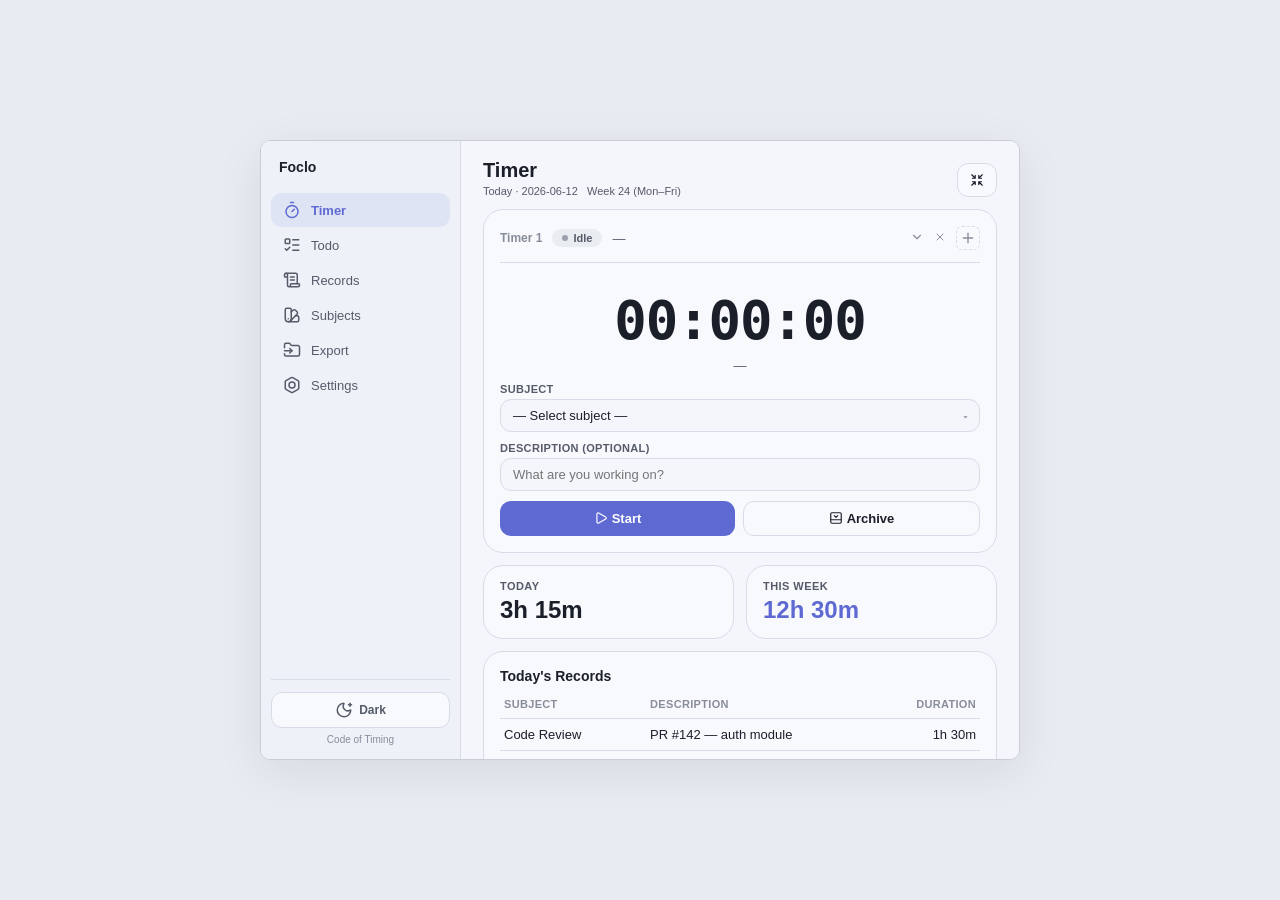
==== commit 0b6731b4: "v1.0: 项目重命名 — Alangrapher → Foclo - 全局替换：窗口标题/侧边栏/托盘菜单/备份路径/DB文件名/export文件/localStorage key - 平台适配：m" ====
--- a/index.html
+++ b/index.html
@@ -3,7 +3,7 @@
 <head>
 <meta charset="UTF-8">
 <meta name="viewport" content="width=device-width, initial-scale=1.0">
-<title>Alangrapher</title>
+<title>Foclo</title>
 <style>
 
 /* ═══════════════════════════════════════════════════════════
@@ -482,7 +482,7 @@
 
     <!-- Sidebar -->
     <aside class="sidebar">
-      <div class="sidebar-brand">Alangrapher</div>
+      <div class="sidebar-brand">Foclo</div>
       <nav style="display:flex;flex-direction:column;gap:1px;flex:1;">
         <div class="nav-item active" data-page="timer">
           <svg class="nav-icon-svg" viewBox="0 0 24 24" fill="none" stroke="currentColor" stroke-width="2" stroke-linecap="round" stroke-linejoin="round"><line x1="10" x2="14" y1="2" y2="2"/><line x1="12" x2="15" y1="14" y2="11"/><circle cx="12" cy="14" r="8"/></svg>
@@ -618,12 +618,12 @@
         <!-- Inline add form row -->
         <div class="records-add-row" id="recordsAddRow">
           <input type="date" id="recordsDateField" class="records-add-date" value="2026-06-12" style="flex:0 0 110px; border-bottom-style:solid; display:none;">
-          <select class="records-add-subject" style="flex:0.7;">
+          <select class="records-add-subject" id="recordsSubject" style="flex:0.7;">
             <option>Code Review</option><option>Design System</option><option>Documentation</option><option>Meeting</option><option>Research</option>
           </select>
-          <input type="text" class="records-add-desc" placeholder="Description" style="flex:1.3;">
-          <input type="time" class="records-add-start" value="09:00">
-          <input type="time" class="records-add-end" value="10:00">
+          <input type="text" class="records-add-desc" id="recordsDesc" placeholder="Description" style="flex:1.3;">
+          <input type="time" class="records-add-start" id="recordsStart" value="09:00">
+          <input type="time" class="records-add-end" id="recordsEnd" value="10:00">
           <button class="confirm-btn" onclick="addRecord()">✓</button>
         </div>
         <div class="records-scroll-wrap">
@@ -701,11 +701,11 @@
             <select class="form-select" style="width:80px;"><option>1</option><option>2</option><option selected>3</option><option>4</option><option>5</option></select>
           </div>
           <div class="setting-row">
-            <div class="setting-info"><div class="setting-label">Auto Backup</div><div class="setting-desc">Hourly backup to ~/Documents/Alangrapher/backups/</div></div>
+            <div class="setting-info"><div class="setting-label">Auto Backup</div><div class="setting-desc">Hourly backup to ~/Documents/Foclo/backups/</div></div>
             <label class="toggle"><input type="checkbox" checked><span class="toggle-slider"></span></label>
           </div>
           <div class="setting-row">
-            <div class="setting-info"><div class="setting-label">Backup Location</div><div class="setting-desc">~/Documents/Alangrapher/backups/</div></div>
+            <div class="setting-info"><div class="setting-label">Backup Location</div><div class="setting-desc">~/Documents/Foclo/backups/</div></div>
             <button class="btn btn-secondary btn-sm">Choose…</button>
           </div>
           <div class="setting-row">
@@ -747,8 +747,8 @@
 <div class="modal-overlay" id="easterEggModal">
   <div class="modal-card">
     <div class="modal-accent"></div>
-    <div class="modal-title">《Alangrapher 计时准则》</div>
-    <div class="modal-subtitle">The Alangrapher's Code of Timing</div>
+    <div class="modal-title">《Foclo 计时准则》</div>
+    <div class="modal-subtitle">The Foclo's Code of Timing</div>
     <div class="modal-quote">"时间不会说谎。"</div>
     <div class="modal-quote-en">"Time tells no lie."</div>
     <div class="modal-divider"></div>
@@ -817,7 +817,7 @@
       darkToggle.style.borderColor = '#cc2200';
     } else {
       root.classList.remove('moss');
-      document.querySelector('.topbar-title').textContent = 'Alangrapher — 760×620';
+      document.querySelector('.topbar-title').textContent = 'Foclo — 760×620';
       _updateDarkBtn();
       darkToggle.style.color = '';
       darkToggle.style.borderColor = '';
@@ -1149,11 +1149,51 @@
 <!-- Dynamic JS bridge — replaces prototype's static JS -->
 <script>
 // ═══ pywebview bridge ═══════════════════════════════════════
-const api = window.pywebview ? window.pywebview.api : null;
+let api = null;
+const REQUIRED_API_METHODS = [
+    'get_subjects',
+    'get_all_slots',
+    'get_todos',
+    'get_records',
+    'get_settings'
+];
+
+function getApi() {
+    return window.pywebview && window.pywebview.api ? window.pywebview.api : null;
+}
+
+function hasRequiredApiMethods(candidate) {
+    return !!candidate && REQUIRED_API_METHODS.every(name => typeof candidate[name] === 'function');
+}
 
 function ready(fn) {
-    if (api) { fn(); return; }
-    window.addEventListener('pywebviewready', fn);
+    let started = false;
+    const startIfReady = () => {
+        const candidate = getApi();
+        if (!hasRequiredApiMethods(candidate)) return false;
+        api = candidate;
+        if (!started) {
+            started = true;
+            fn();
+        }
+        return true;
+    };
+
+    if (startIfReady()) return;
+
+    let attempts = 0;
+    const checkInterval = setInterval(() => {
+        attempts++;
+        if (startIfReady()) {
+            clearInterval(checkInterval);
+        } else if (attempts === 50) {
+            console.error('pywebview API not ready yet; continuing to wait');
+        }
+    }, 100);
+
+    window.addEventListener('pywebviewready', () => {
+        if (startIfReady()) clearInterval(checkInterval);
+    });
 }
 
 // ═══ Global state mirror ═══════════════════════════════════
@@ -1266,24 +1306,60 @@
 }
 
 async function startSlot(index) {
-    const sel = document.querySelector(`.card[data-slot="${index}"] .form-select`);
+    if (_slots[index] && _slots[index].pendingAction) return;
+    if (_slots[index]) _slots[index].pendingAction = true;
+    const card = document.querySelector(`.card[data-slot="${index}"] .form-select`);
+    const sel = card;
+    const btn = card ? card.closest('.card').querySelector('.btn-primary') : null;
+    if (btn) {
+        btn.disabled = true;
+        btn.childNodes.forEach(c => { if (c.nodeType === 3) c.textContent = 'Working...'; });
+    }
     const sid = sel ? parseInt(sel.value) || null : null;
-    await api.start_slot(index, sid);
-    refreshAll();
+    try {
+        await api.start_slot(index, sid);
+    } finally {
+        if (_slots[index]) _slots[index].pendingAction = false;
+        refreshAll();
+    }
 }
 
 async function pauseSlot(index) {
-    await api.pause_slot(index);
-    refreshAll();
+    if (_slots[index] && _slots[index].pendingAction) return;
+    if (_slots[index]) _slots[index].pendingAction = true;
+    const card = document.querySelector(`.card[data-slot="${index}"]`);
+    const btn = card ? card.querySelector('.btn-primary') : null;
+    if (btn) {
+        btn.disabled = true;
+        btn.childNodes.forEach(c => { if (c.nodeType === 3) c.textContent = 'Working...'; });
+    }
+    try {
+        await api.pause_slot(index);
+    } finally {
+        if (_slots[index]) _slots[index].pendingAction = false;
+        refreshAll();
+    }
 }
 
 async function archiveSlot(index) {
-    const sel = document.querySelector(`.card[data-slot="${index}"] .form-select`);
-    const inp = document.querySelector(`.card[data-slot="${index}"] .form-input`);
-    const sid = sel ? parseInt(sel.value) || null : null;
-    const desc = inp ? inp.value : '';
-    await api.archive_slot(index, sid, desc);
-    refreshAll();
+    if (_slots[index] && _slots[index].pendingAction) return;
+    if (_slots[index]) _slots[index].pendingAction = true;
+    const card = document.querySelector(`.card[data-slot="${index}"]`);
+    const btn = card ? card.querySelector('.btn-secondary') : null;
+    if (btn) {
+        btn.disabled = true;
+        btn.childNodes.forEach(c => { if (c.nodeType === 3) c.textContent = 'Working...'; });
+    }
+    try {
+        const sel = card ? card.querySelector('.form-select') : null;
+        const inp = card ? card.querySelector('.form-input') : null;
+        const sid = sel ? parseInt(sel.value) || null : null;
+        const desc = inp ? inp.value : '';
+        await api.archive_slot(index, sid, desc);
+    } finally {
+        if (_slots[index]) _slots[index].pendingAction = false;
+        refreshAll();
+    }
 }
 
 async function addSlot() {
@@ -1380,13 +1456,23 @@
 async function startTodoTimer(id) {
     const todo = _todos.find(t => t.id === id);
     if (!todo || todo.status === 'done') return;
-    // Switch to Timer page
+    // Switch to Timer page and refresh slot state
     switchPage('timer');
-    // Fill first idle slot
-    const idleIdx = _slots.findIndex(s => s.status === 'idle');
+    await refreshSlots();
+    // Fill first idle slot, or create a new one
+    let idleIdx = _slots.findIndex(s => s.status === 'idle');
+    if (idleIdx < 0) {
+        const result = await api.add_slot();
+        if (result.ok) {
+            await refreshSlots();
+            idleIdx = _slots.findIndex(s => s.status === 'idle');
+        }
+    }
     if (idleIdx >= 0) {
+        _slots[idleIdx].pendingAction = true;
         await api.set_description(idleIdx, todo.description || todo.subject);
         await api.start_slot(idleIdx, todo.subject_id || null);
+        _slots[idleIdx].pendingAction = false;
         refreshAll();
     }
 }
@@ -1465,8 +1551,8 @@
 window.addSubject = addSubject;
 
 async function refreshSubjects() {
-    const subjects = await api.get_subjects();
-    renderSubjects(subjects);
+    _subjects = await api.get_subjects();
+    renderSubjects(_subjects);
 }
 
 function renderSubjects(subjects) {
@@ -1616,7 +1702,14 @@
     const todayRecs = await api.get_records('today');
     const record = todayRecs.find(r => Number(r.id) === Number(id));
     if (!record) return;
-    const idleIdx = _slots.findIndex(s => s.status === 'idle');
+    let idleIdx = _slots.findIndex(s => s.status === 'idle');
+    if (idleIdx < 0) {
+        const result = await api.add_slot();
+        if (result.ok) {
+            await refreshSlots();
+            idleIdx = _slots.findIndex(s => s.status === 'idle');
+        }
+    }
     if (idleIdx < 0) return;
     const subj = _subjects.find(s => s.name === record.subject_name);
     await api.set_resume_record(idleIdx, record.id);
@@ -1661,7 +1754,14 @@
     const desc = tr.querySelector('.cell-desc input').value;
     const start = tr.querySelector('.cell-start input').value;
     const end = tr.querySelector('.cell-end input').value;
-    if (id && api) await api.update_record(id, description: desc, start_time: start, end_time: end);
+    const subjSelect = tr.querySelector('.cell-subj select');
+    const subjName = subjSelect ? subjSelect.value : null;
+    const subj = subjName ? _subjects.find(s => s.name === subjName) : null;
+    if (id && api) {
+        const payload = {description: desc, start_time: start, end_time: end};
+        if (subj) payload.subject_id = subj.id;
+        await api.update_record(id, payload);
+    }
     refreshRecords();
 }
 
@@ -1714,26 +1814,30 @@
 }
 
 // ═══ Records: manual add ═══════════════════════════════
+let _addingRecord = false;
 async function addRecord() {
     if (!api) return;
-    const dateField = document.getElementById('recordsDateField');
+    if (_addingRecord) return;
     const subjField = document.getElementById('recordsSubject');
-    const descField = document.getElementById('recordsDesc');
-    const startField = document.getElementById('recordsStart');
-    const endField = document.getElementById('recordsEnd');
-
-    const desc = descField ? descField.value : '';
-    const start = startField ? startField.value : '';
-    const end = endField ? endField.value : '';
     const subjName = subjField ? subjField.value : '';
     const subj = _subjects.find(s => s.name === subjName);
-    const sid = subj ? subj.id : null;
-
-    await api.add_record(sid || 1, desc, start, end);
-    if (descField) descField.value = '';
-    if (startField) startField.value = '';
-    if (endField) endField.value = '';
-    refreshRecords();
+    if (!subj) { alert('Please select a subject first.'); return; }
+    _addingRecord = true;
+    try {
+        const descField = document.getElementById('recordsDesc');
+        const startField = document.getElementById('recordsStart');
+        const endField = document.getElementById('recordsEnd');
+        const desc = descField ? descField.value : '';
+        const start = startField ? startField.value : '';
+        const end = endField ? endField.value : '';
+        await api.add_record(subj.id, desc, start, end);
+        if (descField) descField.value = '';
+        if (startField) startField.value = '';
+        if (endField) endField.value = '';
+        refreshRecords();
+    } finally {
+        _addingRecord = false;
+    }
 }
 
 // ═══ Close button — minimize to tray (Windows) ═══
